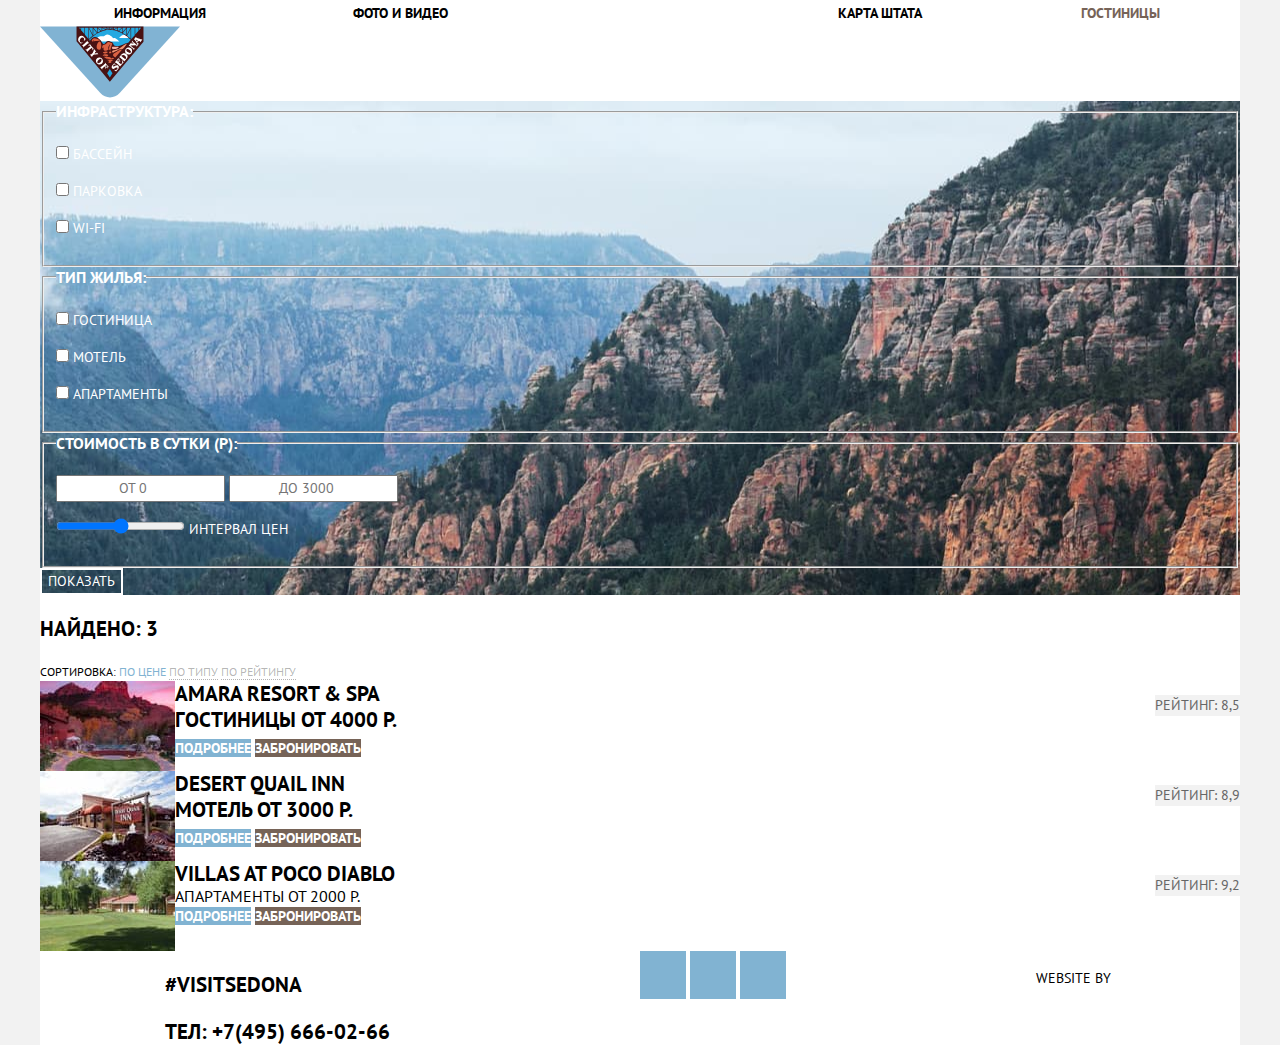
==== inner.html @ a128aafb "Добавлены сетки для страниц" ====
<!DOCTYPE html>
<html lang="ru">
    <head>
        <meta charset="utf-8">
        <title>HTML Academy: Седона</title>
        <link href="https://fonts.googleapis.com/css?family=PT+Sans:400,700&display=swap&subset=cyrillic" rel="stylesheet">
		<link href="css/normalize.css" rel="stylesheet">
		<link href="css/style.css" rel="stylesheet">
    </head>

    <body>
        <div class="container">
            <header class="header">
				<nav>
					<ul class="header-nav">
						<li><a href="#">Информация</a></li>
						<li><a href="#">Фото и видео</a></li>
						<li><a href="#">Карта штата</a></li>
						<li><a class="current" href="" aria-current="page">Гостиницы</a></li>
					</ul>
				</nav>

				<a class="header-logo" href="index.html">
					<img src="img/logo-sedona.svg" width="140" height="72" alt="Логотип города Седона">
				</a>
			</header>

            <main>
                <h1 class="hidden">Список гостиниц города Седона</h1>

                <div class="filters">
                    <form class="filters__form" action="#" method="POST"> 
                        <fieldset>
                            <legend>Инфраструктура:</legend>
                            <p>
                                <input id="infra-swimpool" type="checkbox" name="infra-check" value="Бассейн">
                                <label for="infra-swimpool">Бассейн</label>
                            </p>
                            <p>
                                <input id="infra-parking" type="checkbox" name="infra-check" value="Парковка">
                                <label for="infra-parking">Парковка</label>
                            </p>
                            <p>
                                <input id="infra-wifi" type="checkbox" name="infra-check" value="Wi-Fi">
                                <label for="infra-wifi">Wi-Fi</label>
                            </p>
                        </fieldset>

                        <fieldset>
                            <legend>Тип жилья:</legend>
                            <p>
                                <input id="typehousing-hotel" type="checkbox" name="typehousing-check" value="Гостиница">
                                <label for="typehousing-hotel">Гостиница</label>
                            </p>
                            <p>
                                <input id="typehousing-motel" type="checkbox" name="typehousing-check" value="Мотель">
                                <label for="typehousing-motel">Мотель</label>
                            </p>
                            <p>
                                <input id="typehousing-flat" type="checkbox" name="typehousing-check" value="Апартаменты">
                                <label for="typehousing-flat">Апартаменты</label>
                            </p>
                        </fieldset>

                        <fieldset>
                            <legend>Стоимость в сутки (Р):</legend>
                            <p>
                                <input id="price-from" type="number" min="0" name="price-from" placeholder="От 0">
                                <label class="visually-hidden" for="price-from">От</label>
                            
                                <input id="price-to" type="number" max="3000" name="price-to" placeholder="До 3000">
                                <label class="visually-hidden" for="price-to">До</label>
                            </p>
                            <p>
                                <input id="price-range" type="range" min="0" max="3000" name="price-range">
                                <label for="price-range">Интервал цен</label>
                            </p>
                        </fieldset>
                        <button class="button form-filter__button" type="submit">Показать</button>
                    </form>
                </div>

                <div class="sorting">
                    <p class="sorting__result">Найдено: 3</p>
                    <div class="sorting__block">
                        <span class="sorting__text">Сортировка:</span>
                        <a class="sorting__link sorting__link--current" href="inner.html?sort_name=price&sort_type=down">По цене</a>
                        <a class="sorting__link" href="inner.html?sort_name=type&sort_type=up">По типу</a>
                        <a class="sorting__link" href="inner.html?sort_name=rating&sort_type=up">По рейтингу</a>
                    </div>
                    <div class="sorting__type sorting__type--down"></div>
                </div>

                <ul class="hotel__list">
                    <li class="hotel__item">
                        <article class="item-hotel">
                            <img class="item-hotel__foto" src="img/hotel_1.jpg" width="135" height="90" alt="Фотография отеля «Amara Resort & Spa»">
                            <div class="item-hotel__info info-hotel">
                                <a class="info-hotel__name" href="#" target="_blank">Amara Resort & Spa</h1>
                                <div class="info-hotel__features">
                                    <span>Гостиницы</span>
                                    <span>от 4000 Р.</span>
                                </div>
                                <div class="info-hotel__links">
                                    <a class="button info-hotel__links-detail" href="#" target="_blank">Подробнее</a>
                                    <a class="button info-hotel__links-reserve" href="#" target="_blank">Забронировать</a>
                                </div>
                            </div>
                            <div class="item-hotel__rating">
                                <div class="item-hotel__rating-stars">
                                    <span></span>
                                    <span></span>
                                    <span></span>
                                    <span></span>
                                </div>
                                <p class="item-hotel__rating-count">
                                    Рейтинг: 8,5
                                </p>
                            </div>
                        </article>
                    </li>

                    <li class="hotel__item">
                        <article class="item-hotel">
                            <img class="item-hotel__foto" src="img/hotel_2.jpg" width="135" height="90" alt="Фотография отеля «Desert Quail Inn»">
                            <div class="item-hotel__info info-hotel">
                                <a class="info-hotel__name" href="#" target="_blank">Desert Quail Inn</h1>
                                <div class="info-hotel__features">
                                    <span>Мотель</span>
                                    <span>от 3000 Р.</span>
                                </div>
                                <div class="info-hotel__links">
                                    <a class="button info-hotel__links-detail" href="#" target="_blank">Подробнее</a>
                                    <a class="button info-hotel__links-reserve" href="#" target="_blank">Забронировать</a>
                                </div>
                            </div>
                            <div class="item-hotel__rating">
                                <div class="item-hotel__rating-stars">
                                    <span></span>
                                    <span></span>
                                    <span></span>
                                </div>
                                <p class="item-hotel__rating-count">
                                    Рейтинг: 8,9
                                </p>
                            </div>
                        </article>
                    </li>

                    <li class="hotel__item">
                        <article class="item-hotel">
                            <img class="item-hotel__foto" src="img/hotel_3.jpg" width="135" height="90" alt="Фотография отеля «Villas at Poco Diablo»">
                            <div class="item-hotel__info info-hotel">
                                <a class="info-hotel__name" href="#" target="_blank">Villas at Poco Diablo</a>
                                <div class="info-hotel__features">
                                    <span>Апартаменты</span>
                                    <span>от 2000 Р.</span>
                                </div>
                                <div class="info-hotel__links">
                                    <a class="button info-hotel__links-detail" href="#" target="_blank">Подробнее</a>
                                    <a class="button info-hotel__links-reserve" href="#" target="_blank">Забронировать</a>
                                </div>
                            </div>
                            <div class="item-hotel__rating">
                                <div class="item-hotel__rating-stars">
                                    <span></span>
                                    <span></span>
                                </div>
                                <p class="item-hotel__rating-count">
                                    Рейтинг: 9,2
                                </p>
                            </div>
                        </article>
                    </li>
                </ul>
            </main>

            <footer class="footer">
                <div class="footer-contact">
                    <p>#visitSEDONA</p>
                    <a href="tel:+74956660266">Тел: +7(495) 666-02-66</a>
                </div>

                <div class="social-links">
                    <a class="social-links__link social-links__link-twitter" href="#" target="_blank" rel="nofollow">
                        <span class="visually-hidden">Наша страница в Twitter</span>
                    </a>
                    <a class="social-links__link social-links__link-facebook" href="#" target="_blank" rel="nofollow">
                        <span class="visually-hidden">Наша группа в Facebook</span>
                    </a>
                    <a class="social-links__link social-links__link-youtube" href="#" target="_blank" rel="nofollow">
                        <span class="visually-hidden">Наш канал на Youtube</span>
                    </a>
                </div>

                <div class="footer-creator">
                    <p>Website by
                        <a class="footer-creator__logo" href="https://www.htmlacademy.ru" target="_blank" rel="nofollow">
                            <span class="visually-hidden">Html Academy</span>
                        </a>
                    </p>
                </div>
            </footer>
        </div>
    </body>
</html>
---- css/style.css ----
html { 
    box-sizing: border-box; 
}

*, 
*::before, 
*::after { 
    box-sizing: inherit; 
}

body {
    background-color: #f2f2f2;
    color: #000;
    font-family: "PT Sans", Arial, sans-serif;
    text-transform: uppercase;
}

img { 
    max-width: 100%;
}

a { 
    text-decoration: none;
}

.container {
    width: 1200px;
    margin: 0 auto;
    padding: 0;
    background-color: #fff;
}

.hidden {
    display: none;
}

.visually-hidden {
    position: absolute;
    width: 1px;
    height: 1px;
    margin: -1px;
    border: 0;
    padding: 0;
    clip: rect(0 0 0 0);
    overflow: hidden;
}

.button {
    font: inherit;
    text-decoration: none;
    border: none;
    box-shadow: none;
    text-transform: uppercase;
}

.header-nav {
    display: flex;
    margin: 0;
    padding: 0;
    list-style: none;
}

.header-nav li {
    width: 240px;
    text-align: center;
}

.header-nav li:nth-child(3) {
    margin-left: auto;
}

.header-nav a {
    color: inherit;
    font-size: 14px;
    font-weight: 700;
    line-height: 26px;
}

.header-nav a:hover {
    color: #81b3d2;
}

.header-nav a:active {
    color: rgba(0, 0, 0, 0.3);
}

.header-nav .current {
    color: #766357;
}

.welcome {
    height: 510px;
    background-color: #e2eff7;
    background-image: url("../img/intro-welcome.svg"), url("../img/polygon_welcome.svg"), url("../img/back_welcome.jpg");
    background-position: center, bottom, center;
    background-repeat: no-repeat;
    background-size: 460px 350px, contain, cover;
}

.advantages-block {
    width: 490px;
    margin: 0 auto;
    text-align: center;
}

.advantages-block .advantages-block__title {
    font-family: inherit;
    font-size: 21px;
    font-weight: 700;
    line-height: 26px;
}

.advantages-block .advantages-block__text {
    color: #333;
    font-size: 14px;
    font-weight: 400;
    line-height: 26px;
}

.advantages-list {
    display: flex;
    flex-wrap: wrap;
    list-style: none;
    margin: 0;
    padding: 0;
}

.advantages-item {
    display: flex;
}

.advantages-item:first-child {
    order: -2;
}

.advantages-item:last-child {
    order: -1;
}

.advantages-item .advantages-item__block {
    width: 400px;
    height: 256px;
    background-color: #eee;
    color: #333;
    text-align: center;
}

.advantages-item__block .info__title {
    color: #000;
    font-size: 21px;
    font-weight: 700;
    line-height: 26px;
}

.advantages-item__block .info__number,
.advantages-item__block .info__text {
    font-size: 14px;
    font-weight: 400;
    line-height: 21px;
}

.advantages-item:first-child .advantages-item__block,
.advantages-item:nth-child(2) .advantages-item__block {
    background-color: #81b3d2;
    color: #fff;
}

.advantages-item:first-child .info__title,
.advantages-item:nth-child(2) .info__title {
    color: #fff;
}

.advantages-also {
    display: flex;
    list-style: none;
    margin: 0;
    padding: 0;
}

.advantages-also .advantages-item__block {
    background-color: #fff;
}

.registration__block {
    width: 568px;
    margin: 0 auto;
    text-align: center;
}

.registration__block h3 {
    font-size: 30px;
    font-weight: 700;
    line-height: 36px;
}

.registration__block p {
    color: #333;
    font-size: 14px;
    font-weight: 400;
    line-height: 26px;
}

.registration__block .toggle-form-search {
    width: 100%;
    background-color: #766357;
    color: #fff;
    font-size: 21px;
    font-weight: 700;
    line-height: 26px;
}

.registration .toggle-form-search:hover {
    background-color: #604e43;
}

.registration .toggle-form-search:active {
    background-color: #503e33;
    color: rgba(256, 256, 256, 0.3);
}

.registration .registration-form {
    display: none;
}

.footer {
    display: flex;
    justify-content: space-around;
    background-color: rgba(256, 256, 256, 0.9);
}

.footer-contact p,
.footer-contact a {
    color: inherit;
    font-size: 21px;
    font-weight: 700;
    line-height: 26px;
}

.social-links .social-links__link {
    display: inline-block;
    width: 46px;
    height: 48px;
    color: #fff;
    background-color: #81b3d2;
    background-size: auto;
    background-repeat: no-repeat;
    background-position: center;
}

.social-links .social-links__link:hover {
    background-color: #669ec0;
}

.social-links .social-links__link:active {
    background-color: #5496bd;
    color: rgba(256, 256, 256, 0.3);
}

.footer-creator p {
    font-size: 14px;
    font-weight: 400;
    line-height: 26px;
}

.footer-creator__logo {
    display: inline-block;
    color: inherit;
}

.footer-creator__logo:hover {
    color: #81b3d2;
}

.footer-creator__logo:active {
    color: rgba(0, 0, 0, 0.3);
}

.filters__form {
    background-image: url("../img/back_welcome.jpg");
    background-position: center;
    background-repeat: no-repeat;
    background-size: cover;
    color: #fff;
}

.filters__form legend {
    font-size: 16px;
    font-weight: 700;
    line-height: 21px;
}

.filters__form input,
.filters__form label {
    font-size: 14px;
    font-weight: 400;
    line-height: 21px;
}

.filters__form input::placeholder {
    text-align: center;
    font-size: 14px;
    text-transform: uppercase;
}

.filters__form .form-filter__button {
    background-color: transparent;
    color: inherit;
    font-size: 14px;
    font-weight: 400;
    line-height: 21px;
    border: 2px solid #fff;
}

.filters__form .form-filter__button:hover,
.filters__form .form-filter__button:active {
    background-color: #fff;
    color: #000;
}

.sorting__block {
    font-size: 12px;
    font-weight: 400;
    line-height: 18px;
}

.sorting .sorting__result {
    font-size: 21px;
    font-weight: 700;
    line-height: 26px;
}

.sorting__block .sorting__link {
    border-bottom: 1px dotted rgba(0, 0, 0, 0.3);
    color: rgba(0, 0, 0, 0.3);
}

.sorting__block .sorting__link:hover {
    border-bottom-color: #81b3d2;
    color: #81b3d2;
}

.sorting__block .sorting__link:active {
    color: #000;
    border-bottom: none;
}

.sorting__block .sorting__link--current {
    color: #81b3d2;
    border-bottom: none;
}

.hotel__list {
    list-style: none;
    margin: 0;
    padding: 0;
} 

.item-hotel {
    display: flex;
}

.item-hotel .info-hotel__name {
    color: inherit;
    font-size: 21px;
    font-weight: 700;
    line-height: 26px;
}

.item-hotel .info-hotel__name:hover {
    color: #81b3d2;
}

.item-hotel .info-hotel__name:active {
    color: rgba(0, 0, 0, 0.3);
}

.item-hotel .info-hotel-features {
    color: #333;
    font-size: 14px;
    font-weight: 400;
    line-height: 21px;
}

.info-hotel .info-hotel__links-detail {
    color: #fff;
    font-size: 14px;
    font-weight: 700;
    line-height: 21px;
    background-color: #81b3d2;
}

.info-hotel .info-hotel__links-detail:hover {
    background-color: #669ec0;
}

.info-hotel .info-hotel__links-detail:active {
    background-color: #5496bd;
    color: rgba(256, 256, 256, 0.3);
}

.info-hotel .info-hotel__links-reserve {
    color: #fff;
    font-size: 14px;
    font-weight: 700;
    line-height: 21px;
    background-color: #766357;
}

.info-hotel .info-hotel__links-reserve:hover {
    background-color: #604e43;
}

.info-hotel .info-hotel__links-reserve:active {
    background-color: #503e33;
    color: rgba(256, 256, 256, 0.3);
}

.item-hotel__rating {
    margin-left: auto;
}

.item-hotel__rating-stars span {
    background-image: url("../img/star.svg");
    background-repeat: no-repeat;
    background-size: auto;
    background-position: right;
}

.item-hotel__rating .item-hotel__rating-count {
    color: #666;
    font-size: 14px;
    font-weight: 400;
    line-height: 21px;
    background-color: #f2f2f2;
}
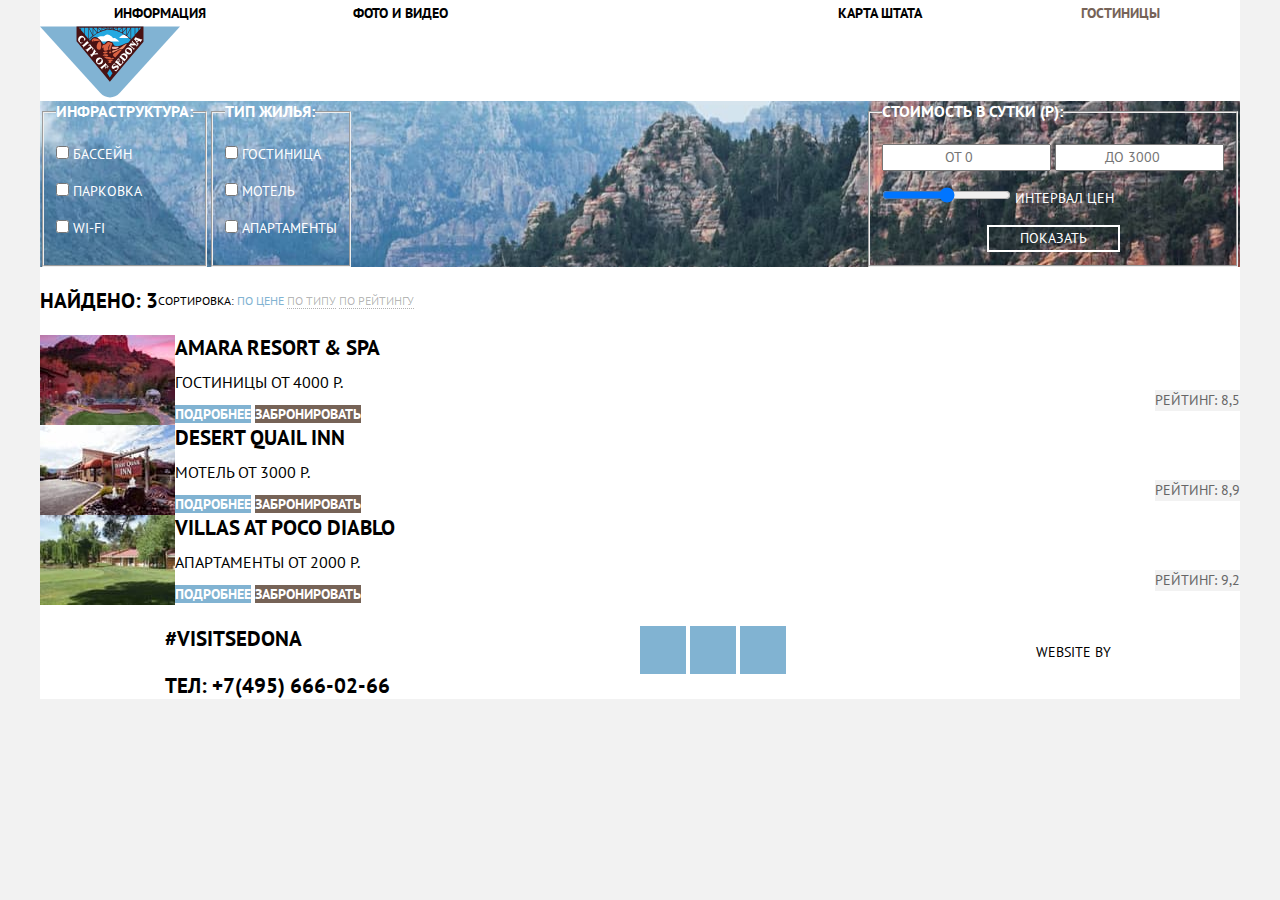
==== commit 4f88b6e6: "Добавлены сетки для страниц (дополнительно)" ====
--- a/inner.html
+++ b/inner.html
@@ -75,8 +75,8 @@
                                 <input id="price-range" type="range" min="0" max="3000" name="price-range">
                                 <label for="price-range">Интервал цен</label>
                             </p>
+                            <button class="button form-filter__button" type="submit">Показать</button>
                         </fieldset>
-                        <button class="button form-filter__button" type="submit">Показать</button>
                     </form>
                 </div>
 
@@ -96,7 +96,7 @@
                         <article class="item-hotel">
                             <img class="item-hotel__foto" src="img/hotel_1.jpg" width="135" height="90" alt="Фотография отеля «Amara Resort & Spa»">
                             <div class="item-hotel__info info-hotel">
-                                <a class="info-hotel__name" href="#" target="_blank">Amara Resort & Spa</h1>
+                                <a class="info-hotel__name" href="#" target="_blank">Amara Resort & Spa</a>
                                 <div class="info-hotel__features">
                                     <span>Гостиницы</span>
                                     <span>от 4000 Р.</span>
@@ -124,7 +124,7 @@
                         <article class="item-hotel">
                             <img class="item-hotel__foto" src="img/hotel_2.jpg" width="135" height="90" alt="Фотография отеля «Desert Quail Inn»">
                             <div class="item-hotel__info info-hotel">
-                                <a class="info-hotel__name" href="#" target="_blank">Desert Quail Inn</h1>
+                                <a class="info-hotel__name" href="#" target="_blank">Desert Quail Inn</a>
                                 <div class="info-hotel__features">
                                     <span>Мотель</span>
                                     <span>от 3000 Р.</span>
--- a/css/style.css
+++ b/css/style.css
@@ -225,6 +225,7 @@
 .footer {
     display: flex;
     justify-content: space-around;
+    align-items: center;
     background-color: rgba(256, 256, 256, 0.9);
 }
 
@@ -276,6 +277,7 @@
 }
 
 .filters__form {
+    display: flex;
     background-image: url("../img/back_welcome.jpg");
     background-position: center;
     background-repeat: no-repeat;
@@ -289,6 +291,10 @@
     line-height: 21px;
 }
 
+.filters__form fieldset:last-child {
+    margin-left: auto;
+}
+
 .filters__form input,
 .filters__form label {
     font-size: 14px;
@@ -303,6 +309,9 @@
 }
 
 .filters__form .form-filter__button {
+    display: block;
+    width: 133px;
+    margin: 0 auto;
     background-color: transparent;
     color: inherit;
     font-size: 14px;
@@ -317,6 +326,11 @@
     color: #000;
 }
 
+.sorting {
+    display: flex;
+    align-items: center;
+}
+
 .sorting__block {
     font-size: 12px;
     font-weight: 400;
@@ -349,6 +363,10 @@
     border-bottom: none;
 }
 
+.sorting__type {
+    margin-left: auto;
+}
+
 .hotel__list {
     list-style: none;
     margin: 0;
@@ -359,6 +377,12 @@
     display: flex;
 }
 
+.item-hotel__info {
+    display: flex;
+    flex-direction: column;
+    justify-content: space-between;
+}
+
 .item-hotel .info-hotel__name {
     color: inherit;
     font-size: 21px;
@@ -416,6 +440,9 @@
 }
 
 .item-hotel__rating {
+    display: flex;
+    flex-direction: column;
+    justify-content: space-between;
     margin-left: auto;
 }
 
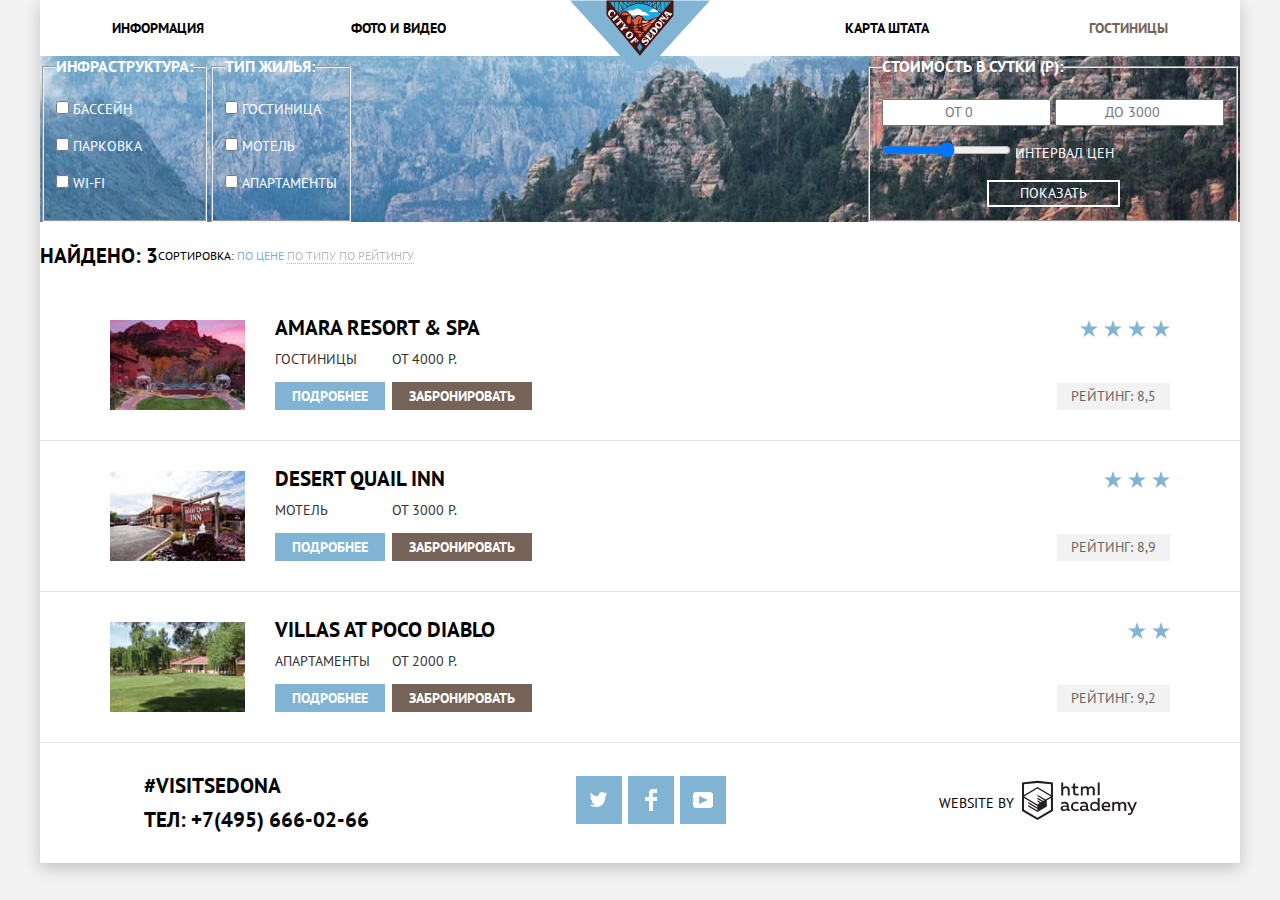
==== commit 0f0621c6: "Добавлено оформление декоративных элементов" ====
--- a/inner.html
+++ b/inner.html
@@ -20,13 +20,15 @@
 					</ul>
 				</nav>
 
-				<a class="header-logo" href="index.html">
-					<img src="img/logo-sedona.svg" width="140" height="72" alt="Логотип города Седона">
-				</a>
+                <div class="header-logo">
+                    <a class="header-logo__link" href="index.html">
+                        <img src="img/logo-sedona.svg" width="140" height="72" alt="Логотип города Седона">
+                    </a>
+                </div>
 			</header>
 
             <main>
-                <h1 class="hidden">Список гостиниц города Седона</h1>
+                <h1 class="visually-hidden">Список гостиниц города Седона</h1>
 
                 <div class="filters">
                     <form class="filters__form" action="#" method="POST"> 
@@ -97,9 +99,9 @@
                             <img class="item-hotel__foto" src="img/hotel_1.jpg" width="135" height="90" alt="Фотография отеля «Amara Resort & Spa»">
                             <div class="item-hotel__info info-hotel">
                                 <a class="info-hotel__name" href="#" target="_blank">Amara Resort & Spa</a>
-                                <div class="info-hotel__features">
-                                    <span>Гостиницы</span>
-                                    <span>от 4000 Р.</span>
+                                <div class="info-hotel__features features-hotel">
+                                    <span class="features-hotel__type">Гостиницы</span>
+                                    <span class="features-hotel__price">от 4000 Р.</span>
                                 </div>
                                 <div class="info-hotel__links">
                                     <a class="button info-hotel__links-detail" href="#" target="_blank">Подробнее</a>
@@ -126,8 +128,8 @@
                             <div class="item-hotel__info info-hotel">
                                 <a class="info-hotel__name" href="#" target="_blank">Desert Quail Inn</a>
                                 <div class="info-hotel__features">
-                                    <span>Мотель</span>
-                                    <span>от 3000 Р.</span>
+                                    <span class="features-hotel__type">Мотель</span>
+                                    <span class="features-hotel__price">от 3000 Р.</span>
                                 </div>
                                 <div class="info-hotel__links">
                                     <a class="button info-hotel__links-detail" href="#" target="_blank">Подробнее</a>
@@ -153,8 +155,8 @@
                             <div class="item-hotel__info info-hotel">
                                 <a class="info-hotel__name" href="#" target="_blank">Villas at Poco Diablo</a>
                                 <div class="info-hotel__features">
-                                    <span>Апартаменты</span>
-                                    <span>от 2000 Р.</span>
+                                    <span class="features-hotel__type">Апартаменты</span>
+                                    <span class="features-hotel__price">от 2000 Р.</span>
                                 </div>
                                 <div class="info-hotel__links">
                                     <a class="button info-hotel__links-detail" href="#" target="_blank">Подробнее</a>
@@ -184,21 +186,32 @@
                 <div class="social-links">
                     <a class="social-links__link social-links__link-twitter" href="#" target="_blank" rel="nofollow">
                         <span class="visually-hidden">Наша страница в Twitter</span>
+                        <svg xmlns="http://www.w3.org/2000/svg" xmlns:xlink="http://www.w3.org/1999/xlink" width="17" height="15" viewBox="0 0 17 15">
+							<path fill="#FFF" d="M10.95.144c1.685-.496 2.984.27 3.577 1.179.673-.231 1.331-.481 2.011-.708a2.345 2.345 0 0 1-.857 1.768c.685.17 1.304-.491 1.304-.491-.169 1-1.006 1.788-1.563 2.024-.231 6.75-3.175 11.217-10.077 11.082h-.446c-.41 0-4.164-.46-4.898-1.887 2.271.196 3.893-.422 4.693-1.177-.96-.3-2.679-.477-2.979-2.95.349.106.564.228 1.19.119C1.705 8.247.374 7.53.448 5.33c.285.328 1.067.536 1.34.472C1.085 5.561-.182 2.442.894.85c1.818 1.854 3.735 3.606 7.152 3.773C8.254 2.33 9.183.793 10.95.144z"/>
+						</svg>
                     </a>
                     <a class="social-links__link social-links__link-facebook" href="#" target="_blank" rel="nofollow">
                         <span class="visually-hidden">Наша группа в Facebook</span>
+                        <svg xmlns="http://www.w3.org/2000/svg" width="12" height="22" viewBox="0 0 12 22">
+							<path fill="#FFF" d="M12 4V0H8a4 4 0 0 0-4 4v4H0v4h4v10h4V12h4V8H8V4h4z"/>
+						</svg>
                     </a>
                     <a class="social-links__link social-links__link-youtube" href="#" target="_blank" rel="nofollow">
                         <span class="visually-hidden">Наш канал на Youtube</span>
+                        <svg xmlns="http://www.w3.org/2000/svg" xmlns:xlink="http://www.w3.org/1999/xlink" width="20" height="16" viewBox="0 0 20 16">
+							<path fill="#FFF" d="M17 0H3C1.35 0 0 1.35 0 3v10c0 1.65 1.35 3 3 3h14c1.65 0 3-1.35 3-3V3c0-1.65-1.35-3-3-3zM6.027 11.998V4.002L15.014 8l-8.987 3.998z"/>
+						</svg>
                     </a>
                 </div>
 
                 <div class="footer-creator">
-                    <p>Website by
-                        <a class="footer-creator__logo" href="https://www.htmlacademy.ru" target="_blank" rel="nofollow">
-                            <span class="visually-hidden">Html Academy</span>
-                        </a>
-                    </p>
+                    <p>Website by</p>
+                    <a class="footer-creator__logo" href="https://htmlacademy.ru/intensive/htmlcss" target="_blank" rel="nofollow">
+                        <span class="visually-hidden">Html Academy</span>
+                        <svg id="Layer_1" data-name="Layer 1" xmlns="http://www.w3.org/2000/svg" viewBox="0 0 108.08 36.85" width="115" height="41">
+                            <path d="M44.61,26.88a2,2,0,0,0,.55-0.1v1.33a3.25,3.25,0,0,1-1.18.21,1.67,1.67,0,0,1-1.67-1,4.84,4.84,0,0,1-3.14,1.08c-1.51,0-2.91-.83-2.91-2.55,0-2.13,2-2.79,3.71-2.79a11.08,11.08,0,0,1,2.17.25v-0.3c0-1-.76-1.77-2.19-1.77a7.42,7.42,0,0,0-3,.64v-1.7a10.21,10.21,0,0,1,3.19-.55c2.36,0,3.81,1.12,3.81,3.65v3a0.54,0.54,0,0,0,.49.59h0.17Zm-6.44-1.13A1.35,1.35,0,0,0,39.63,27h0.11a3.39,3.39,0,0,0,2.41-1V24.58a9.72,9.72,0,0,0-1.81-.21c-1,0-2.16.33-2.16,1.38h0Zm12.36-6.11a5,5,0,0,1,2.57.64V22a4.08,4.08,0,0,0-2.3-.7,2.75,2.75,0,1,0,0,5.49,5,5,0,0,0,2.43-.64v1.71a6.27,6.27,0,0,1-2.76.57A4.21,4.21,0,0,1,46,24.51q0-.21,0-0.41a4.32,4.32,0,0,1,4.18-4.46h0.38Zm12.17,7.24a2,2,0,0,0,.55-0.1v1.33a3.25,3.25,0,0,1-1.18.21,1.67,1.67,0,0,1-1.67-1,4.84,4.84,0,0,1-3.14,1.08c-1.51,0-2.91-.83-2.91-2.55,0-2.13,2-2.79,3.71-2.79a11.08,11.08,0,0,1,2.17.25v-0.3c0-1-.76-1.77-2.19-1.77a7.42,7.42,0,0,0-3,.64v-1.7a10.21,10.21,0,0,1,3.19-.55c2.36,0,3.81,1.12,3.81,3.65v3a0.54,0.54,0,0,0,.49.59h0.17Zm-6.44-1.13A1.35,1.35,0,0,0,57.73,27h0.11a3.39,3.39,0,0,0,2.41-1V24.58a9.72,9.72,0,0,0-1.81-.21c-1.06,0-2.16.33-2.16,1.38h0ZM73,16V28.2H71.35V26.88a3.88,3.88,0,0,1-3.19,1.54,4.4,4.4,0,0,1,0-8.78,3.81,3.81,0,0,1,3,1.3V16H73Zm-4.53,5.22a2.76,2.76,0,1,0,0,5.52A2.86,2.86,0,0,0,71.15,25V23A2.91,2.91,0,0,0,68.49,21.27ZM79,19.64c3.31,0,4.46,2.68,3.92,5.09H76.7c0.21,1.5,1.67,2.11,3.19,2.11a6.11,6.11,0,0,0,2.64-.59v1.6a7.14,7.14,0,0,1-3,.57C77,28.42,74.78,27,74.78,24a4.18,4.18,0,0,1,4-4.39H79Zm0.09,1.54a2.28,2.28,0,0,0-2.44,2.1v0.06H81.3A2,2,0,0,0,79.13,21.18Zm5.73,7V19.87h1.65v1a3.81,3.81,0,0,1,2.78-1.27A2.86,2.86,0,0,1,91.89,21a4.12,4.12,0,0,1,2.91-1.33A3.06,3.06,0,0,1,98,23V28.2h-1.9V23.05a1.59,1.59,0,0,0-1.42-1.75H94.42a2.8,2.8,0,0,0-2.07,1.12V28.2h-1.9V23.05A1.59,1.59,0,0,0,89,21.31H88.8a3,3,0,0,0-2.21,1.29v5.63H84.86Zm21.31-8.33h1.9l-3.91,9.46c-0.9,2.17-2.09,2.86-3.35,2.86a4.76,4.76,0,0,1-1.1-.14V30.46a2.86,2.86,0,0,0,.85.12c0.9,0,1.58-.64,2.07-1.9l0.17-.42-4-8.4h2l2.86,6.29ZM38.73,1.46V6.22a3.81,3.81,0,0,1,2.7-1.14,3.25,3.25,0,0,1,3.44,3.4v5.15H43V8.72a1.81,1.81,0,0,0-1.61-2h-0.3a2.93,2.93,0,0,0-2.32,1.39v5.52h-1.9V1.46h1.9ZM49.94,2.31v3h3V6.91h-3v3.81c0,1.1.5,1.46,1.58,1.46a4.49,4.49,0,0,0,1.69-.33v1.6A6.8,6.8,0,0,1,51,13.8a2.55,2.55,0,0,1-2.86-2.74V6.89H46.58V5.26h1.5V2.74Zm5.4,11.31V5.28H57v1A3.81,3.81,0,0,1,59.77,5a2.86,2.86,0,0,1,2.6,1.33A4.12,4.12,0,0,1,65.28,5,3.06,3.06,0,0,1,68.44,8.4v5.21h-1.9V8.46a1.59,1.59,0,0,0-1.42-1.75H64.89a2.8,2.8,0,0,0-2.07,1.12v5.78h-1.9V8.46A1.59,1.59,0,0,0,59.5,6.71H59.27A3,3,0,0,0,57.06,8v5.63H55.34ZM71.17,1.45H73V13.6H71.17V1.45ZM14.71,0H14.55L0,1.54V28.21l14.55,8.66,14.55-8.66V1.54Zm12.5,27.1L14.55,34.64,1.9,27.12V16.18l12.59,7.5V25L5.86,19.9v1.31l8.68,5.21v1.39L5.87,22.65V24l8.68,5.21,8.75-5.24V18.31L27.2,16V27.12Zm0-12.53-3.48,2-1.6,1L14.51,13v1.31L21,18.23H21l-0.14.09-1,.54-5.37-3.2V17l4.24,2.52-1,.67-3.2-1.9v1.31l2.1,1.24L14.5,22.1,2,14.65,14.51,7.11Zm0-1.32L14.49,5.76,1.91,13.25v-10L14.56,1.92,27.21,3.25v10h0Z" transform="translate(0 -0.02)" fill="#231f20"/>
+                        </svg>
+                    </a>
                 </div>
             </footer>
         </div>
--- a/css/style.css
+++ b/css/style.css
@@ -24,10 +24,12 @@
 }
 
 .container {
+    position: relative;
     width: 1200px;
     margin: 0 auto;
     padding: 0;
     background-color: #fff;
+    box-shadow: 0 5px 15px rgba(0, 1, 1, 0.2);
 }
 
 .hidden {
@@ -53,6 +55,10 @@
     text-transform: uppercase;
 }
 
+.header {
+    position: relative;
+}
+
 .header-nav {
     display: flex;
     margin: 0;
@@ -61,8 +67,18 @@
 }
 
 .header-nav li {
-    width: 240px;
-    text-align: center;
+    width: 239px;
+    padding: 15px 0;
+}
+
+.header-nav li:nth-child(-n + 2) {
+    text-align: left;
+    padding-left: 72px;
+}
+
+.header-nav li:nth-last-child(-n + 2) {
+    text-align: right;
+    padding-right: 72px;
 }
 
 .header-nav li:nth-child(3) {
@@ -88,22 +104,47 @@
     color: #766357;
 }
 
+.header-logo {
+    position: absolute;
+    top: 0;
+    left: 50%;
+    margin-left: -70px;
+    margin-right: auto;
+    width: 140px;
+    height: 72px;
+}
+
+.header-logo__link {
+    display: block;
+    width: 100%;
+    height: 100%;
+}
+
 .welcome {
-    height: 510px;
+    height: 508px;
     background-color: #e2eff7;
-    background-image: url("../img/intro-welcome.svg"), url("../img/polygon_welcome.svg"), url("../img/back_welcome.jpg");
-    background-position: center, bottom, center;
+    background-image: url("../img/polygon_welcome.svg"), url("../img/back_welcome.jpg");
+    background-position: bottom, center;
     background-repeat: no-repeat;
-    background-size: 460px 350px, contain, cover;
+    background-size: contain, cover;
+}
+
+.welcome img {
+    display: block;
+    width: 459px;
+    margin: 0 auto;
+    padding-top: 75px;
 }
 
 .advantages-block {
     width: 490px;
     margin: 0 auto;
+    padding: 40px 0 36px;
     text-align: center;
 }
 
 .advantages-block .advantages-block__title {
+    margin-bottom: 27px;
     font-family: inherit;
     font-size: 21px;
     font-weight: 700;
@@ -182,18 +223,22 @@
 }
 
 .registration__block {
+    position: relative;
     width: 568px;
     margin: 0 auto;
+    padding-top: 20px;
     text-align: center;
 }
 
 .registration__block h3 {
+    margin-bottom: 25px;
     font-size: 30px;
     font-weight: 700;
     line-height: 36px;
 }
 
-.registration__block p {
+.registration__block .registration__block-desc {
+    margin-bottom: 40px;
     color: #333;
     font-size: 14px;
     font-weight: 400;
@@ -202,6 +247,7 @@
 
 .registration__block .toggle-form-search {
     width: 100%;
+    padding: 30px 0;
     background-color: #766357;
     color: #fff;
     font-size: 21px;
@@ -219,7 +265,157 @@
 }
 
 .registration .registration-form {
-    display: none;
+    position: absolute;
+    display: flex;
+    flex-wrap: wrap;
+    width: 568px;
+    padding: 55px;
+    background-color: #fff;
+    box-shadow: 0 7px 15px rgba(0, 1, 1, 0.15);
+}
+
+.registration-form__field {
+    position: relative;
+    display: flex;
+    justify-content: space-between;
+    align-items: center;
+    width: 100%;
+    margin: 0;
+    margin-bottom: 30px;
+}
+
+.registration-form__field .field__label,
+.registration-form__field .field__input {
+    font-size: 14px;
+    font-weight: 700;
+    line-height: 26px;
+    vertical-align: middle;
+}
+
+.registration-form__field .field__input {
+    width: 346px;
+    padding: 4px 10px;
+    background-color: #f2f2f2;
+    border: 2px solid #f2f2f2;
+    color: #000;
+    font-size: 14px;
+    font-weight: 700;
+    box-shadow: none;
+    outline: none;
+}
+
+.registration-form__field .field__input::placeholder {
+    color: inherit;
+    text-transform: uppercase;
+    font-size: 14px;
+    font-weight: 700;
+    line-height: 26px;
+}
+
+.registration-form__field .field__input:hover {
+    background-color: #ebebeb;
+    border-color: #ebebeb;
+}
+
+.registration-form__field .field__input:focus {
+    border-color: #e5e5e5;
+    background-color: #ffffff;  
+}
+
+.registration-form__field .field__input[name*="date"] {
+    padding-right: 35px;
+}
+
+.registration-form__field .field__button-open {
+    cursor: pointer;
+    position: absolute;
+    top: 7px;
+    right: 3px;
+    display: block;
+    font-size: 0;
+    background-color: transparent;
+}
+
+.field__button-open svg {
+    vertical-align: middle;
+}
+
+.field__button-open:hover svg {
+    fill: #000;
+}
+
+.field__button-open:active svg {
+    fill: #81b3d2;
+}
+
+.registration-form__field .field__input[name*="count"],
+.registration-form__field .field__button {
+    width: 38px;
+    height: 38px;
+    text-align: center;
+    cursor: pointer;
+}
+
+.registration-form__field .field__button {
+    background-color: #f2f2f2;
+}
+
+.registration-form__field .field__button::before {
+    font-weight: 700;
+    font-size: 23px;
+    vertical-align: middle;
+    color: #a9a9a9;
+}
+
+.registration-form__field .field__button:hover::before {
+    color: #000;
+}
+
+.registration-form__field .field__button:active::before {
+    color: #81b3d2;
+}
+
+.registration-form__field .field__button-plus::before {
+    content: "\002B";
+}
+
+.registration-form__field .field__button-minus::before {
+    content: "\2212";
+}
+
+.field--adults {
+    width: 226px;
+    justify-content: flex-end;
+}
+
+.field--kids {
+    width: 39%;
+    margin-left: auto;
+    justify-content: flex-end;
+}
+
+.field--adults .field__label,
+.field--kids .field__label {
+    margin-right: auto;
+}
+
+.registration-form .registration-form__button {
+    width: 458px;
+    margin-top: 23px;
+    padding: 17px 10px;
+    color: #fff;
+    font-size: 21px;
+    font-weight: 700;
+    background-color: #81b3d2;
+}
+
+.registration-form .registration-form__button:hover {
+    background-color: #669ec0;
+}
+
+.registration-form .registration-form__button:active {
+    background-color: #5496bd;
+    color: rgba(256, 256, 256, 0.3);
 }
 
 .footer {
@@ -227,20 +423,39 @@
     justify-content: space-around;
     align-items: center;
     background-color: rgba(256, 256, 256, 0.9);
+    padding: 30px 0;
+}
+
+.footer.bottom--absolute {
+    position: absolute;
+    bottom: 0;
+    width: 100%;
 }
 
 .footer-contact p,
 .footer-contact a {
+    margin: 0;
     color: inherit;
     font-size: 21px;
     font-weight: 700;
     line-height: 26px;
 }
 
+.footer-contact p {
+    margin-bottom: 8px;
+}
+
+.footer .social-links {
+    display: flex;
+}
+
 .social-links .social-links__link {
-    display: inline-block;
+    display: flex;
+    align-items: center;
+    justify-content: center;
     width: 46px;
     height: 48px;
+    margin: 0 6px 6px 0;
     color: #fff;
     background-color: #81b3d2;
     background-size: auto;
@@ -257,23 +472,32 @@
     color: rgba(256, 256, 256, 0.3);
 }
 
+.social-links .social-links__link:active path {
+    fill: rgba(256, 256, 256, 0.3);
+}
+
 .footer-creator p {
-    font-size: 14px;
-    font-weight: 400;
-    line-height: 26px;
+    display: inline-block;
+    margin: 0;
+    margin-right: 4px;
+    font-size: 14px;
+    font-weight: 400;
+    line-height: 26px;
+    vertical-align: middle;
 }
 
 .footer-creator__logo {
     display: inline-block;
+    vertical-align: middle;
     color: inherit;
 }
 
-.footer-creator__logo:hover {
-    color: #81b3d2;
-}
-
-.footer-creator__logo:active {
-    color: rgba(0, 0, 0, 0.3);
+.footer-creator__logo:hover path {
+    fill: #81b3d2;
+}
+
+.footer-creator__logo:active path {
+    fill: rgba(0, 0, 0, 0.3);
 }
 
 .filters__form {
@@ -373,6 +597,11 @@
     padding: 0;
 } 
 
+.hotel__item {
+    padding: 30px 70px;
+    border-bottom: 1px solid #e5e5e5;
+}
+
 .item-hotel {
     display: flex;
 }
@@ -381,13 +610,14 @@
     display: flex;
     flex-direction: column;
     justify-content: space-between;
+    margin-left: 30px;
 }
 
 .item-hotel .info-hotel__name {
     color: inherit;
     font-size: 21px;
     font-weight: 700;
-    line-height: 26px;
+    line-height: 16px;
 }
 
 .item-hotel .info-hotel__name:hover {
@@ -398,18 +628,34 @@
     color: rgba(0, 0, 0, 0.3);
 }
 
-.item-hotel .info-hotel-features {
+.item-hotel .info-hotel__features {
+    margin: 5px 0;
     color: #333;
     font-size: 14px;
     font-weight: 400;
     line-height: 21px;
+}
+
+.info-hotel__features span {
+    margin-right: 3px;
+    vertical-align: middle;
+}
+
+.info-hotel .features-hotel__type {
+    display: inline-block;
+    width: 110px;
+}
+
+.info-hotel__links .button {
+    padding: 5px 17px;
+    margin-right: 3px;
 }
 
 .info-hotel .info-hotel__links-detail {
     color: #fff;
     font-size: 14px;
     font-weight: 700;
-    line-height: 21px;
+    line-height: 28px;
     background-color: #81b3d2;
 }
 
@@ -443,10 +689,15 @@
     display: flex;
     flex-direction: column;
     justify-content: space-between;
+    align-items: flex-end;
     margin-left: auto;
 }
 
 .item-hotel__rating-stars span {
+    display: inline-block;
+    width: 18px;
+    height: 17px;
+    margin-left: 2px;
     background-image: url("../img/star.svg");
     background-repeat: no-repeat;
     background-size: auto;
@@ -454,6 +705,8 @@
 }
 
 .item-hotel__rating .item-hotel__rating-count {
+    margin: 0;
+    padding: 3px 14px;
     color: #666;
     font-size: 14px;
     font-weight: 400;
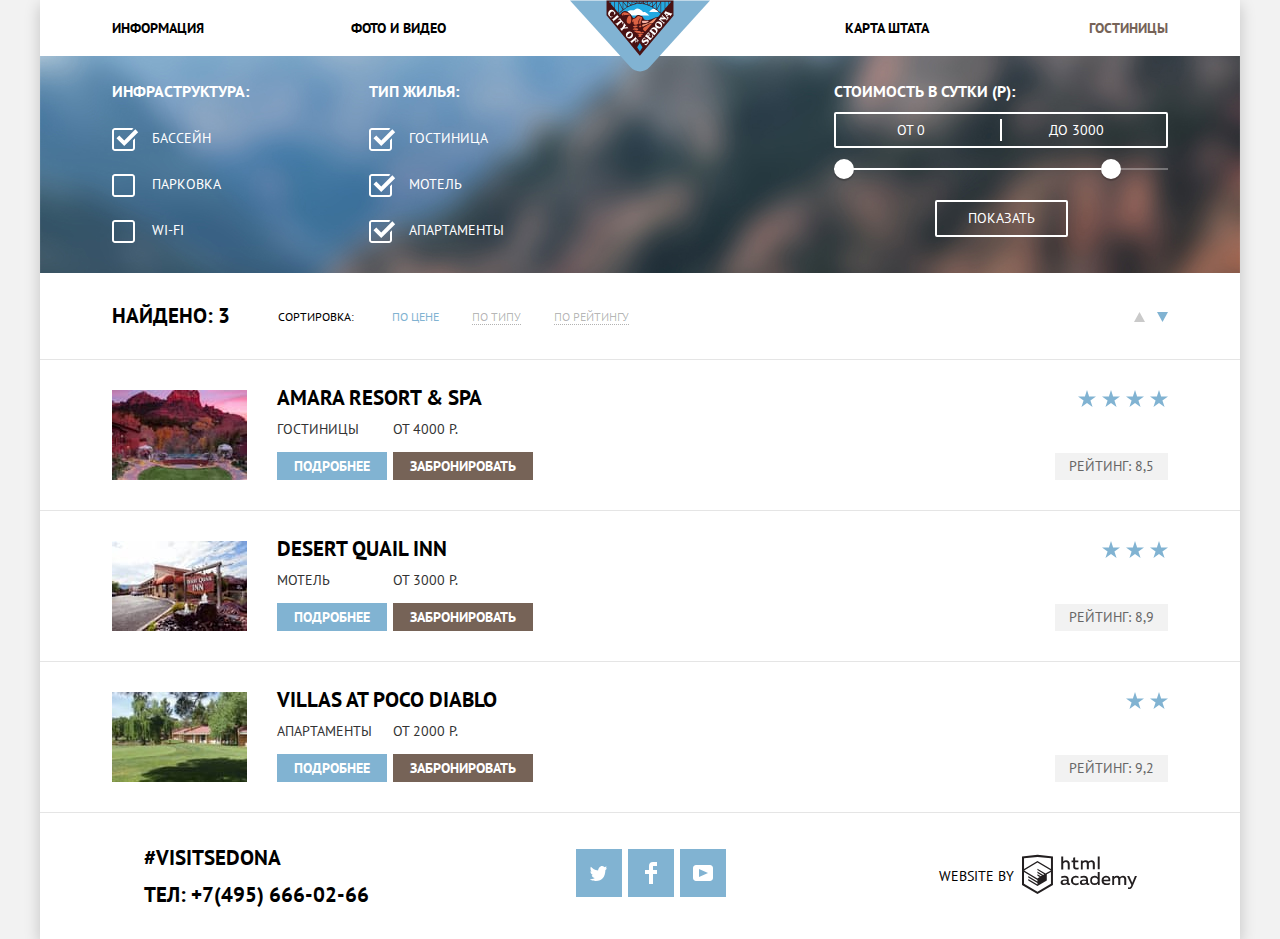
==== commit 145cf882: "Добавлено оформление декоративных элементов (дополнительно)" ====
--- a/inner.html
+++ b/inner.html
@@ -31,53 +31,58 @@
                 <h1 class="visually-hidden">Список гостиниц города Седона</h1>
 
                 <div class="filters">
-                    <form class="filters__form" action="#" method="POST"> 
-                        <fieldset>
+                    <form action="#" method="POST"> 
+                        <fieldset class="filters-field">
                             <legend>Инфраструктура:</legend>
-                            <p>
-                                <input id="infra-swimpool" type="checkbox" name="infra-check" value="Бассейн">
+                            <div class="filters-field__block">
+                                <input class="filters-field__checkbox" id="infra-swimpool" type="checkbox" name="infra-check" value="Бассейн" checked>
                                 <label for="infra-swimpool">Бассейн</label>
-                            </p>
-                            <p>
-                                <input id="infra-parking" type="checkbox" name="infra-check" value="Парковка">
+                            </div>
+                            <div class="filters-field__block">
+                                <input class="filters-field__checkbox" id="infra-parking" type="checkbox" name="infra-check" value="Парковка">
                                 <label for="infra-parking">Парковка</label>
-                            </p>
-                            <p>
-                                <input id="infra-wifi" type="checkbox" name="infra-check" value="Wi-Fi">
+                            </div>
+                            <div class="filters-field__block">
+                                <input class="filters-field__checkbox" id="infra-wifi" type="checkbox" name="infra-check" value="Wi-Fi">
                                 <label for="infra-wifi">Wi-Fi</label>
-                            </p>
+                            </div>
                         </fieldset>
 
-                        <fieldset>
+                        <fieldset class="filters-field">
                             <legend>Тип жилья:</legend>
-                            <p>
-                                <input id="typehousing-hotel" type="checkbox" name="typehousing-check" value="Гостиница">
+                            <div class="filters-field__block">
+                                <input class="filters-field__checkbox" id="typehousing-hotel" type="checkbox" name="typehousing-check" value="Гостиница" checked>
                                 <label for="typehousing-hotel">Гостиница</label>
-                            </p>
-                            <p>
-                                <input id="typehousing-motel" type="checkbox" name="typehousing-check" value="Мотель">
+                            </div>
+                            <div class="filters-field__block">
+                                <input class="filters-field__checkbox" id="typehousing-motel" type="checkbox" name="typehousing-check" value="Мотель" checked>
                                 <label for="typehousing-motel">Мотель</label>
-                            </p>
-                            <p>
-                                <input id="typehousing-flat" type="checkbox" name="typehousing-check" value="Апартаменты">
+                            </div>
+                            <div class="filters-field__block">
+                                <input class="filters-field__checkbox" id="typehousing-flat" type="checkbox" name="typehousing-check" value="Апартаменты" checked>
                                 <label for="typehousing-flat">Апартаменты</label>
-                            </p>
+                            </div>
                         </fieldset>
 
-                        <fieldset>
+                        <fieldset class="filters-field">
                             <legend>Стоимость в сутки (Р):</legend>
-                            <p>
-                                <input id="price-from" type="number" min="0" name="price-from" placeholder="От 0">
+                            <div class="filters-field__block filters-field__block-numbers">
+                                <input class="filters-field__number" id="price-from" type="number" min="0" name="price-from" placeholder="От 0">
                                 <label class="visually-hidden" for="price-from">От</label>
                             
-                                <input id="price-to" type="number" max="3000" name="price-to" placeholder="До 3000">
+                                <input class="filters-field__number" id="price-to" type="number" max="3000" name="price-to" placeholder="До 3000">
                                 <label class="visually-hidden" for="price-to">До</label>
-                            </p>
-                            <p>
-                                <input id="price-range" type="range" min="0" max="3000" name="price-range">
-                                <label for="price-range">Интервал цен</label>
-                            </p>
-                            <button class="button form-filter__button" type="submit">Показать</button>
+                            </div>
+                            <div class="filters-field__block filters-field__block-range">
+                                <!-- <input class="filters-field__range" id="price-range" type="range" min="0" max="3000" name="price-range">
+                                <label for="price-range">Интервал цен</label> -->
+                                <div class="scale">
+                                    <div class="bar"></div>
+                                </div>
+                                <div class="range-toggle range-toggle-min"></div>
+                                <div class="range-toggle range-toggle-max"></div>
+                            </div>
+                            <button class="button filters__button" type="submit">Показать</button>
                         </fieldset>
                     </form>
                 </div>
@@ -90,7 +95,18 @@
                         <a class="sorting__link" href="inner.html?sort_name=type&sort_type=up">По типу</a>
                         <a class="sorting__link" href="inner.html?sort_name=rating&sort_type=up">По рейтингу</a>
                     </div>
-                    <div class="sorting__type sorting__type--down"></div>
+                    <div class="sorting__type">
+                        <a class="sorting__type-link" href="#" aria-label="Сортировать по возрастанию">
+                            <svg fill="#cacaca" xmlns="http://www.w3.org/2000/svg" width="11" height="10" viewBox="0 0 11 10">
+                                <path d="M5.5 0L0 10h11z"/>
+                            </svg>
+                        </a>
+                        <a class="sorting__type-link current" href="#" aria-label="Сортировать по убыванию">
+                            <svg fill="#cacaca" xmlns="http://www.w3.org/2000/svg" width="11" height="10" viewBox="0 0 11 10">
+                                <path d="M5.5 10L0 0h11"/>
+                            </svg>
+                        </a>
+                    </div>
                 </div>
 
                 <ul class="hotel__list">
@@ -186,20 +202,20 @@
                 <div class="social-links">
                     <a class="social-links__link social-links__link-twitter" href="#" target="_blank" rel="nofollow">
                         <span class="visually-hidden">Наша страница в Twitter</span>
-                        <svg xmlns="http://www.w3.org/2000/svg" xmlns:xlink="http://www.w3.org/1999/xlink" width="17" height="15" viewBox="0 0 17 15">
-							<path fill="#FFF" d="M10.95.144c1.685-.496 2.984.27 3.577 1.179.673-.231 1.331-.481 2.011-.708a2.345 2.345 0 0 1-.857 1.768c.685.17 1.304-.491 1.304-.491-.169 1-1.006 1.788-1.563 2.024-.231 6.75-3.175 11.217-10.077 11.082h-.446c-.41 0-4.164-.46-4.898-1.887 2.271.196 3.893-.422 4.693-1.177-.96-.3-2.679-.477-2.979-2.95.349.106.564.228 1.19.119C1.705 8.247.374 7.53.448 5.33c.285.328 1.067.536 1.34.472C1.085 5.561-.182 2.442.894.85c1.818 1.854 3.735 3.606 7.152 3.773C8.254 2.33 9.183.793 10.95.144z"/>
+                        <svg fill="#fff" xmlns="http://www.w3.org/2000/svg" xmlns:xlink="http://www.w3.org/1999/xlink" width="17" height="15" viewBox="0 0 17 15">
+							<path d="M10.95.144c1.685-.496 2.984.27 3.577 1.179.673-.231 1.331-.481 2.011-.708a2.345 2.345 0 0 1-.857 1.768c.685.17 1.304-.491 1.304-.491-.169 1-1.006 1.788-1.563 2.024-.231 6.75-3.175 11.217-10.077 11.082h-.446c-.41 0-4.164-.46-4.898-1.887 2.271.196 3.893-.422 4.693-1.177-.96-.3-2.679-.477-2.979-2.95.349.106.564.228 1.19.119C1.705 8.247.374 7.53.448 5.33c.285.328 1.067.536 1.34.472C1.085 5.561-.182 2.442.894.85c1.818 1.854 3.735 3.606 7.152 3.773C8.254 2.33 9.183.793 10.95.144z"/>
 						</svg>
                     </a>
                     <a class="social-links__link social-links__link-facebook" href="#" target="_blank" rel="nofollow">
                         <span class="visually-hidden">Наша группа в Facebook</span>
-                        <svg xmlns="http://www.w3.org/2000/svg" width="12" height="22" viewBox="0 0 12 22">
-							<path fill="#FFF" d="M12 4V0H8a4 4 0 0 0-4 4v4H0v4h4v10h4V12h4V8H8V4h4z"/>
+                        <svg fill="#fff" xmlns="http://www.w3.org/2000/svg" width="12" height="22" viewBox="0 0 12 22">
+							<path d="M12 4V0H8a4 4 0 0 0-4 4v4H0v4h4v10h4V12h4V8H8V4h4z"/>
 						</svg>
                     </a>
                     <a class="social-links__link social-links__link-youtube" href="#" target="_blank" rel="nofollow">
                         <span class="visually-hidden">Наш канал на Youtube</span>
-                        <svg xmlns="http://www.w3.org/2000/svg" xmlns:xlink="http://www.w3.org/1999/xlink" width="20" height="16" viewBox="0 0 20 16">
-							<path fill="#FFF" d="M17 0H3C1.35 0 0 1.35 0 3v10c0 1.65 1.35 3 3 3h14c1.65 0 3-1.35 3-3V3c0-1.65-1.35-3-3-3zM6.027 11.998V4.002L15.014 8l-8.987 3.998z"/>
+                        <svg fill="#fff" xmlns="http://www.w3.org/2000/svg" xmlns:xlink="http://www.w3.org/1999/xlink" width="20" height="16" viewBox="0 0 20 16">
+							<path d="M17 0H3C1.35 0 0 1.35 0 3v10c0 1.65 1.35 3 3 3h14c1.65 0 3-1.35 3-3V3c0-1.65-1.35-3-3-3zM6.027 11.998V4.002L15.014 8l-8.987 3.998z"/>
 						</svg>
                     </a>
                 </div>
@@ -208,8 +224,8 @@
                     <p>Website by</p>
                     <a class="footer-creator__logo" href="https://htmlacademy.ru/intensive/htmlcss" target="_blank" rel="nofollow">
                         <span class="visually-hidden">Html Academy</span>
-                        <svg id="Layer_1" data-name="Layer 1" xmlns="http://www.w3.org/2000/svg" viewBox="0 0 108.08 36.85" width="115" height="41">
-                            <path d="M44.61,26.88a2,2,0,0,0,.55-0.1v1.33a3.25,3.25,0,0,1-1.18.21,1.67,1.67,0,0,1-1.67-1,4.84,4.84,0,0,1-3.14,1.08c-1.51,0-2.91-.83-2.91-2.55,0-2.13,2-2.79,3.71-2.79a11.08,11.08,0,0,1,2.17.25v-0.3c0-1-.76-1.77-2.19-1.77a7.42,7.42,0,0,0-3,.64v-1.7a10.21,10.21,0,0,1,3.19-.55c2.36,0,3.81,1.12,3.81,3.65v3a0.54,0.54,0,0,0,.49.59h0.17Zm-6.44-1.13A1.35,1.35,0,0,0,39.63,27h0.11a3.39,3.39,0,0,0,2.41-1V24.58a9.72,9.72,0,0,0-1.81-.21c-1,0-2.16.33-2.16,1.38h0Zm12.36-6.11a5,5,0,0,1,2.57.64V22a4.08,4.08,0,0,0-2.3-.7,2.75,2.75,0,1,0,0,5.49,5,5,0,0,0,2.43-.64v1.71a6.27,6.27,0,0,1-2.76.57A4.21,4.21,0,0,1,46,24.51q0-.21,0-0.41a4.32,4.32,0,0,1,4.18-4.46h0.38Zm12.17,7.24a2,2,0,0,0,.55-0.1v1.33a3.25,3.25,0,0,1-1.18.21,1.67,1.67,0,0,1-1.67-1,4.84,4.84,0,0,1-3.14,1.08c-1.51,0-2.91-.83-2.91-2.55,0-2.13,2-2.79,3.71-2.79a11.08,11.08,0,0,1,2.17.25v-0.3c0-1-.76-1.77-2.19-1.77a7.42,7.42,0,0,0-3,.64v-1.7a10.21,10.21,0,0,1,3.19-.55c2.36,0,3.81,1.12,3.81,3.65v3a0.54,0.54,0,0,0,.49.59h0.17Zm-6.44-1.13A1.35,1.35,0,0,0,57.73,27h0.11a3.39,3.39,0,0,0,2.41-1V24.58a9.72,9.72,0,0,0-1.81-.21c-1.06,0-2.16.33-2.16,1.38h0ZM73,16V28.2H71.35V26.88a3.88,3.88,0,0,1-3.19,1.54,4.4,4.4,0,0,1,0-8.78,3.81,3.81,0,0,1,3,1.3V16H73Zm-4.53,5.22a2.76,2.76,0,1,0,0,5.52A2.86,2.86,0,0,0,71.15,25V23A2.91,2.91,0,0,0,68.49,21.27ZM79,19.64c3.31,0,4.46,2.68,3.92,5.09H76.7c0.21,1.5,1.67,2.11,3.19,2.11a6.11,6.11,0,0,0,2.64-.59v1.6a7.14,7.14,0,0,1-3,.57C77,28.42,74.78,27,74.78,24a4.18,4.18,0,0,1,4-4.39H79Zm0.09,1.54a2.28,2.28,0,0,0-2.44,2.1v0.06H81.3A2,2,0,0,0,79.13,21.18Zm5.73,7V19.87h1.65v1a3.81,3.81,0,0,1,2.78-1.27A2.86,2.86,0,0,1,91.89,21a4.12,4.12,0,0,1,2.91-1.33A3.06,3.06,0,0,1,98,23V28.2h-1.9V23.05a1.59,1.59,0,0,0-1.42-1.75H94.42a2.8,2.8,0,0,0-2.07,1.12V28.2h-1.9V23.05A1.59,1.59,0,0,0,89,21.31H88.8a3,3,0,0,0-2.21,1.29v5.63H84.86Zm21.31-8.33h1.9l-3.91,9.46c-0.9,2.17-2.09,2.86-3.35,2.86a4.76,4.76,0,0,1-1.1-.14V30.46a2.86,2.86,0,0,0,.85.12c0.9,0,1.58-.64,2.07-1.9l0.17-.42-4-8.4h2l2.86,6.29ZM38.73,1.46V6.22a3.81,3.81,0,0,1,2.7-1.14,3.25,3.25,0,0,1,3.44,3.4v5.15H43V8.72a1.81,1.81,0,0,0-1.61-2h-0.3a2.93,2.93,0,0,0-2.32,1.39v5.52h-1.9V1.46h1.9ZM49.94,2.31v3h3V6.91h-3v3.81c0,1.1.5,1.46,1.58,1.46a4.49,4.49,0,0,0,1.69-.33v1.6A6.8,6.8,0,0,1,51,13.8a2.55,2.55,0,0,1-2.86-2.74V6.89H46.58V5.26h1.5V2.74Zm5.4,11.31V5.28H57v1A3.81,3.81,0,0,1,59.77,5a2.86,2.86,0,0,1,2.6,1.33A4.12,4.12,0,0,1,65.28,5,3.06,3.06,0,0,1,68.44,8.4v5.21h-1.9V8.46a1.59,1.59,0,0,0-1.42-1.75H64.89a2.8,2.8,0,0,0-2.07,1.12v5.78h-1.9V8.46A1.59,1.59,0,0,0,59.5,6.71H59.27A3,3,0,0,0,57.06,8v5.63H55.34ZM71.17,1.45H73V13.6H71.17V1.45ZM14.71,0H14.55L0,1.54V28.21l14.55,8.66,14.55-8.66V1.54Zm12.5,27.1L14.55,34.64,1.9,27.12V16.18l12.59,7.5V25L5.86,19.9v1.31l8.68,5.21v1.39L5.87,22.65V24l8.68,5.21,8.75-5.24V18.31L27.2,16V27.12Zm0-12.53-3.48,2-1.6,1L14.51,13v1.31L21,18.23H21l-0.14.09-1,.54-5.37-3.2V17l4.24,2.52-1,.67-3.2-1.9v1.31l2.1,1.24L14.5,22.1,2,14.65,14.51,7.11Zm0-1.32L14.49,5.76,1.91,13.25v-10L14.56,1.92,27.21,3.25v10h0Z" transform="translate(0 -0.02)" fill="#231f20"/>
+                        <svg fill="#231f20" xmlns="http://www.w3.org/2000/svg" viewBox="0 0 108.08 36.85" width="115" height="41">
+                            <path d="M44.61,26.88a2,2,0,0,0,.55-0.1v1.33a3.25,3.25,0,0,1-1.18.21,1.67,1.67,0,0,1-1.67-1,4.84,4.84,0,0,1-3.14,1.08c-1.51,0-2.91-.83-2.91-2.55,0-2.13,2-2.79,3.71-2.79a11.08,11.08,0,0,1,2.17.25v-0.3c0-1-.76-1.77-2.19-1.77a7.42,7.42,0,0,0-3,.64v-1.7a10.21,10.21,0,0,1,3.19-.55c2.36,0,3.81,1.12,3.81,3.65v3a0.54,0.54,0,0,0,.49.59h0.17Zm-6.44-1.13A1.35,1.35,0,0,0,39.63,27h0.11a3.39,3.39,0,0,0,2.41-1V24.58a9.72,9.72,0,0,0-1.81-.21c-1,0-2.16.33-2.16,1.38h0Zm12.36-6.11a5,5,0,0,1,2.57.64V22a4.08,4.08,0,0,0-2.3-.7,2.75,2.75,0,1,0,0,5.49,5,5,0,0,0,2.43-.64v1.71a6.27,6.27,0,0,1-2.76.57A4.21,4.21,0,0,1,46,24.51q0-.21,0-0.41a4.32,4.32,0,0,1,4.18-4.46h0.38Zm12.17,7.24a2,2,0,0,0,.55-0.1v1.33a3.25,3.25,0,0,1-1.18.21,1.67,1.67,0,0,1-1.67-1,4.84,4.84,0,0,1-3.14,1.08c-1.51,0-2.91-.83-2.91-2.55,0-2.13,2-2.79,3.71-2.79a11.08,11.08,0,0,1,2.17.25v-0.3c0-1-.76-1.77-2.19-1.77a7.42,7.42,0,0,0-3,.64v-1.7a10.21,10.21,0,0,1,3.19-.55c2.36,0,3.81,1.12,3.81,3.65v3a0.54,0.54,0,0,0,.49.59h0.17Zm-6.44-1.13A1.35,1.35,0,0,0,57.73,27h0.11a3.39,3.39,0,0,0,2.41-1V24.58a9.72,9.72,0,0,0-1.81-.21c-1.06,0-2.16.33-2.16,1.38h0ZM73,16V28.2H71.35V26.88a3.88,3.88,0,0,1-3.19,1.54,4.4,4.4,0,0,1,0-8.78,3.81,3.81,0,0,1,3,1.3V16H73Zm-4.53,5.22a2.76,2.76,0,1,0,0,5.52A2.86,2.86,0,0,0,71.15,25V23A2.91,2.91,0,0,0,68.49,21.27ZM79,19.64c3.31,0,4.46,2.68,3.92,5.09H76.7c0.21,1.5,1.67,2.11,3.19,2.11a6.11,6.11,0,0,0,2.64-.59v1.6a7.14,7.14,0,0,1-3,.57C77,28.42,74.78,27,74.78,24a4.18,4.18,0,0,1,4-4.39H79Zm0.09,1.54a2.28,2.28,0,0,0-2.44,2.1v0.06H81.3A2,2,0,0,0,79.13,21.18Zm5.73,7V19.87h1.65v1a3.81,3.81,0,0,1,2.78-1.27A2.86,2.86,0,0,1,91.89,21a4.12,4.12,0,0,1,2.91-1.33A3.06,3.06,0,0,1,98,23V28.2h-1.9V23.05a1.59,1.59,0,0,0-1.42-1.75H94.42a2.8,2.8,0,0,0-2.07,1.12V28.2h-1.9V23.05A1.59,1.59,0,0,0,89,21.31H88.8a3,3,0,0,0-2.21,1.29v5.63H84.86Zm21.31-8.33h1.9l-3.91,9.46c-0.9,2.17-2.09,2.86-3.35,2.86a4.76,4.76,0,0,1-1.1-.14V30.46a2.86,2.86,0,0,0,.85.12c0.9,0,1.58-.64,2.07-1.9l0.17-.42-4-8.4h2l2.86,6.29ZM38.73,1.46V6.22a3.81,3.81,0,0,1,2.7-1.14,3.25,3.25,0,0,1,3.44,3.4v5.15H43V8.72a1.81,1.81,0,0,0-1.61-2h-0.3a2.93,2.93,0,0,0-2.32,1.39v5.52h-1.9V1.46h1.9ZM49.94,2.31v3h3V6.91h-3v3.81c0,1.1.5,1.46,1.58,1.46a4.49,4.49,0,0,0,1.69-.33v1.6A6.8,6.8,0,0,1,51,13.8a2.55,2.55,0,0,1-2.86-2.74V6.89H46.58V5.26h1.5V2.74Zm5.4,11.31V5.28H57v1A3.81,3.81,0,0,1,59.77,5a2.86,2.86,0,0,1,2.6,1.33A4.12,4.12,0,0,1,65.28,5,3.06,3.06,0,0,1,68.44,8.4v5.21h-1.9V8.46a1.59,1.59,0,0,0-1.42-1.75H64.89a2.8,2.8,0,0,0-2.07,1.12v5.78h-1.9V8.46A1.59,1.59,0,0,0,59.5,6.71H59.27A3,3,0,0,0,57.06,8v5.63H55.34ZM71.17,1.45H73V13.6H71.17V1.45ZM14.71,0H14.55L0,1.54V28.21l14.55,8.66,14.55-8.66V1.54Zm12.5,27.1L14.55,34.64,1.9,27.12V16.18l12.59,7.5V25L5.86,19.9v1.31l8.68,5.21v1.39L5.87,22.65V24l8.68,5.21,8.75-5.24V18.31L27.2,16V27.12Zm0-12.53-3.48,2-1.6,1L14.51,13v1.31L21,18.23H21l-0.14.09-1,.54-5.37-3.2V17l4.24,2.52-1,.67-3.2-1.9v1.31l2.1,1.24L14.5,22.1,2,14.65,14.51,7.11Zm0-1.32L14.49,5.76,1.91,13.25v-10L14.56,1.92,27.21,3.25v10h0Z" transform="translate(0 -0.02)"/>
                         </svg>
                     </a>
                 </div>
--- a/css/style.css
+++ b/css/style.css
@@ -61,6 +61,7 @@
 
 .header-nav {
     display: flex;
+    flex-wrap: wrap;
     margin: 0;
     padding: 0;
     list-style: none;
@@ -122,7 +123,7 @@
 
 .welcome {
     height: 508px;
-    background-color: #e2eff7;
+    background-color: #c2d5e0;
     background-image: url("../img/polygon_welcome.svg"), url("../img/back_welcome.jpg");
     background-position: bottom, center;
     background-repeat: no-repeat;
@@ -168,6 +169,7 @@
 
 .advantages-item {
     display: flex;
+    flex-wrap: wrap;
 }
 
 .advantages-item:first-child {
@@ -178,30 +180,42 @@
     order: -1;
 }
 
+.advantages-item .advantages-item__img {
+    height: 100%;
+}
+
 .advantages-item .advantages-item__block {
     width: 400px;
-    height: 256px;
+    padding: 25px 60px 40px;
     background-color: #eee;
     color: #333;
     text-align: center;
 }
 
 .advantages-item__block .info__title {
+    width: 151px;
+    margin-left: auto;
+    margin-right: auto;
     color: #000;
     font-size: 21px;
     font-weight: 700;
-    line-height: 26px;
+    line-height: 22px;
+}
+
+.advantages-item__block .info__number {
+    margin-bottom: 20px;
 }
 
 .advantages-item__block .info__number,
 .advantages-item__block .info__text {
     font-size: 14px;
     font-weight: 400;
-    line-height: 21px;
+    line-height: 23px;
 }
 
 .advantages-item:first-child .advantages-item__block,
 .advantages-item:nth-child(2) .advantages-item__block {
+    padding: 25px 45px;
     background-color: #81b3d2;
     color: #fff;
 }
@@ -213,13 +227,35 @@
 
 .advantages-also {
     display: flex;
+    flex-wrap: wrap;
     list-style: none;
     margin: 0;
     padding: 0;
 }
 
 .advantages-also .advantages-item__block {
+    padding-top: 65px;
+    padding-bottom: 65px;
     background-color: #fff;
+}
+
+.advantages-also .info-icon::before {
+    display: block;
+    margin: auto;
+    width: 76px;
+    height: 76px;
+}
+
+.advantages-also .info-icon--home::before {
+    content: url("../img/icon-1.svg");
+}
+
+.advantages-also .info-icon--food::before {
+    content: url("../img/icon-3.svg");
+}
+
+.advantages-also .info-icon--surprise::before {
+    content: url("../img/icon-2.svg");
 }
 
 .registration__block {
@@ -238,11 +274,11 @@
 }
 
 .registration__block .registration__block-desc {
-    margin-bottom: 40px;
+    margin-bottom: 45px;
     color: #333;
     font-size: 14px;
     font-weight: 400;
-    line-height: 26px;
+    line-height: 25px;
 }
 
 .registration__block .toggle-form-search {
@@ -277,6 +313,7 @@
 .registration-form__field {
     position: relative;
     display: flex;
+    flex-wrap: wrap;
     justify-content: space-between;
     align-items: center;
     width: 100%;
@@ -420,6 +457,7 @@
 
 .footer {
     display: flex;
+    flex-wrap: wrap;
     justify-content: space-around;
     align-items: center;
     background-color: rgba(256, 256, 256, 0.9);
@@ -438,7 +476,7 @@
     color: inherit;
     font-size: 21px;
     font-weight: 700;
-    line-height: 26px;
+    line-height: 29px;
 }
 
 .footer-contact p {
@@ -447,10 +485,12 @@
 
 .footer .social-links {
     display: flex;
+    flex-wrap: wrap;
 }
 
 .social-links .social-links__link {
     display: flex;
+    flex-wrap: wrap;
     align-items: center;
     justify-content: center;
     width: 46px;
@@ -472,7 +512,7 @@
     color: rgba(256, 256, 256, 0.3);
 }
 
-.social-links .social-links__link:active path {
+.social-links .social-links__link:active svg {
     fill: rgba(256, 256, 256, 0.3);
 }
 
@@ -492,50 +532,172 @@
     color: inherit;
 }
 
-.footer-creator__logo:hover path {
+.footer-creator__logo:hover svg {
     fill: #81b3d2;
 }
 
-.footer-creator__logo:active path {
+.footer-creator__logo:active svg {
     fill: rgba(0, 0, 0, 0.3);
 }
 
-.filters__form {
-    display: flex;
-    background-image: url("../img/back_welcome.jpg");
+.filters {
+    background-color: #766357;
+    background-image: url("../img/hotel_filter.jpg");
     background-position: center;
     background-repeat: no-repeat;
     background-size: cover;
+}
+
+.filters form {
+    display: flex;
+    flex-wrap: wrap;
+    padding: 25px 72px 30px;
     color: #fff;
 }
 
-.filters__form legend {
+.filters-field {
+    margin: 0;
+    margin-right: 120px;
+    padding: 0;
+    border: none;
+}
+
+.filters-field legend {
+    margin-bottom: 10px;
     font-size: 16px;
     font-weight: 700;
     line-height: 21px;
 }
 
-.filters__form fieldset:last-child {
+.filters-field:last-child {
     margin-left: auto;
-}
-
-.filters__form input,
-.filters__form label {
+    margin-right: 0;
+}
+
+.filters-field__block {
+    position: relative;
+    margin-top: 16px;
+    margin-bottom: 23px;
+}
+
+.filters-field__block:last-child {
+    margin-bottom: 0;
+}
+
+.filters-field input,
+.filters-field label {
     font-size: 14px;
     font-weight: 400;
     line-height: 21px;
 }
 
-.filters__form input::placeholder {
+.filters-field input::placeholder {
+    color: #fff;
     text-align: center;
     font-size: 14px;
     text-transform: uppercase;
 }
 
-.filters__form .form-filter__button {
+.filters-field__checkbox + label::before {
+    content: "";
+    display: inline-block;
+    margin-right: 13px;
+    width: 27px;
+    height: 23px;
+    vertical-align: middle;
+    background-image: url("../img/checkbox-off.svg");
+    background-repeat: no-repeat;
+    background-position: left;
+}
+
+.filters-field__checkbox:checked + label::before {
+    background-image: url("../img/checkbox-on.svg");
+}
+
+.filters-field__checkbox {
+    display: none;
+}
+
+.filters-field__block-numbers {
+    font-size: 0;
+    position: relative;
+    height: 36px;
+    margin-bottom: 20px;
+    margin-top: 0;
+    border: 2px solid #fff;
+    border-radius: 2px;
+}
+
+.filters-field__number {
+    height: 100%;
+    color: #fff;
+    text-align: center;
+    background-color: transparent;
+    border: none;
+    box-shadow: none;
+    outline: none;
+}
+
+.filters-field__block-numbers::after {
+    content: "";
+    position: absolute;
+    top: 50%;
+    left: 50%;
+    width: 2px;
+    height: 22px;
+    background: #fff;
+    transform: translate(-50%, -50%);
+}
+
+.filters-field__block-range {
+    margin-bottom: 30px;
+}
+
+.filters-field__block-range .scale {
+    height: 2px;
+    background: rgba(255, 255, 255, 0.3);
+}
+
+.filters-field__block-range .bar {
+    width: 80%;
+    height: 2px;
+    background: #fff;
+}
+
+.filters-field__block-range .range-toggle {
+    position: absolute;
+    top: -9px;
+    width: 5px;
+    height: 5px;
+    background-color: #ababab;
+    border: 10px solid #ffffff;
+    border-radius: 50%;
+    box-shadow: 0 2px 1px 0 rgba(0, 1, 1, 0.2);
+    cursor: pointer;
+}
+
+.filters-field__block-range .range-toggle:hover {
+    transform: scale(1.1);
+}
+
+.filters-field__block-range .range-toggle:hover {
+    background: #1c4f80;
+}
+
+.filters-field__block-range .range-toggle-min {
+    left: 0;
+}
+
+.filters-field__block-range .range-toggle-max {
+    left: 80%;
+}
+
+.filters .filters__button {
     display: block;
     width: 133px;
     margin: 0 auto;
+    padding: 6px 5px;
+    border-radius: 2px;
     background-color: transparent;
     color: inherit;
     font-size: 14px;
@@ -544,32 +706,46 @@
     border: 2px solid #fff;
 }
 
-.filters__form .form-filter__button:hover,
-.filters__form .form-filter__button:active {
+.filters .filters__button:hover,
+.filters .filters__button:active {
     background-color: #fff;
     color: #000;
 }
 
 .sorting {
     display: flex;
+    flex-wrap: wrap;
     align-items: center;
+    border-bottom: 1px solid #e5e5e5;
+    padding: 9px 72px;
 }
 
 .sorting__block {
     font-size: 12px;
     font-weight: 400;
-    line-height: 18px;
+    line-height: 17px;
 }
 
 .sorting .sorting__result {
+    margin-right: 48px;
     font-size: 21px;
     font-weight: 700;
     line-height: 26px;
 }
 
+.sorting .sorting__text {
+    margin-right: 35px;
+}
+
 .sorting__block .sorting__link {
+    margin-right: 30px;
     border-bottom: 1px dotted rgba(0, 0, 0, 0.3);
     color: rgba(0, 0, 0, 0.3);
+}
+
+.sorting__block .sorting__link--current {
+    color: #81b3d2;
+    border-bottom: none;
 }
 
 .sorting__block .sorting__link:hover {
@@ -582,13 +758,24 @@
     border-bottom: none;
 }
 
-.sorting__block .sorting__link--current {
-    color: #81b3d2;
-    border-bottom: none;
-}
-
 .sorting__type {
     margin-left: auto;
+}
+
+.sorting__type-link {
+    margin-left: 8px;
+}
+
+.sorting__type-link.current svg {
+    fill: #81b3d2;
+}
+
+.sorting__type-link:hover svg {
+    fill: #231f20;
+}
+
+.sorting__type-link:active svg {
+    fill: #81b3d2;
 }
 
 .hotel__list {
@@ -598,16 +785,18 @@
 } 
 
 .hotel__item {
-    padding: 30px 70px;
+    padding: 30px 72px;
     border-bottom: 1px solid #e5e5e5;
 }
 
 .item-hotel {
     display: flex;
+    flex-wrap: wrap;
 }
 
 .item-hotel__info {
     display: flex;
+    flex-wrap: wrap;
     flex-direction: column;
     justify-content: space-between;
     margin-left: 30px;
@@ -637,7 +826,7 @@
 }
 
 .info-hotel__features span {
-    margin-right: 3px;
+    margin-right: 2px;
     vertical-align: middle;
 }
 
@@ -648,7 +837,7 @@
 
 .info-hotel__links .button {
     padding: 5px 17px;
-    margin-right: 3px;
+    margin-right: 2px;
 }
 
 .info-hotel .info-hotel__links-detail {
@@ -687,6 +876,7 @@
 
 .item-hotel__rating {
     display: flex;
+    flex-wrap: wrap;
     flex-direction: column;
     justify-content: space-between;
     align-items: flex-end;
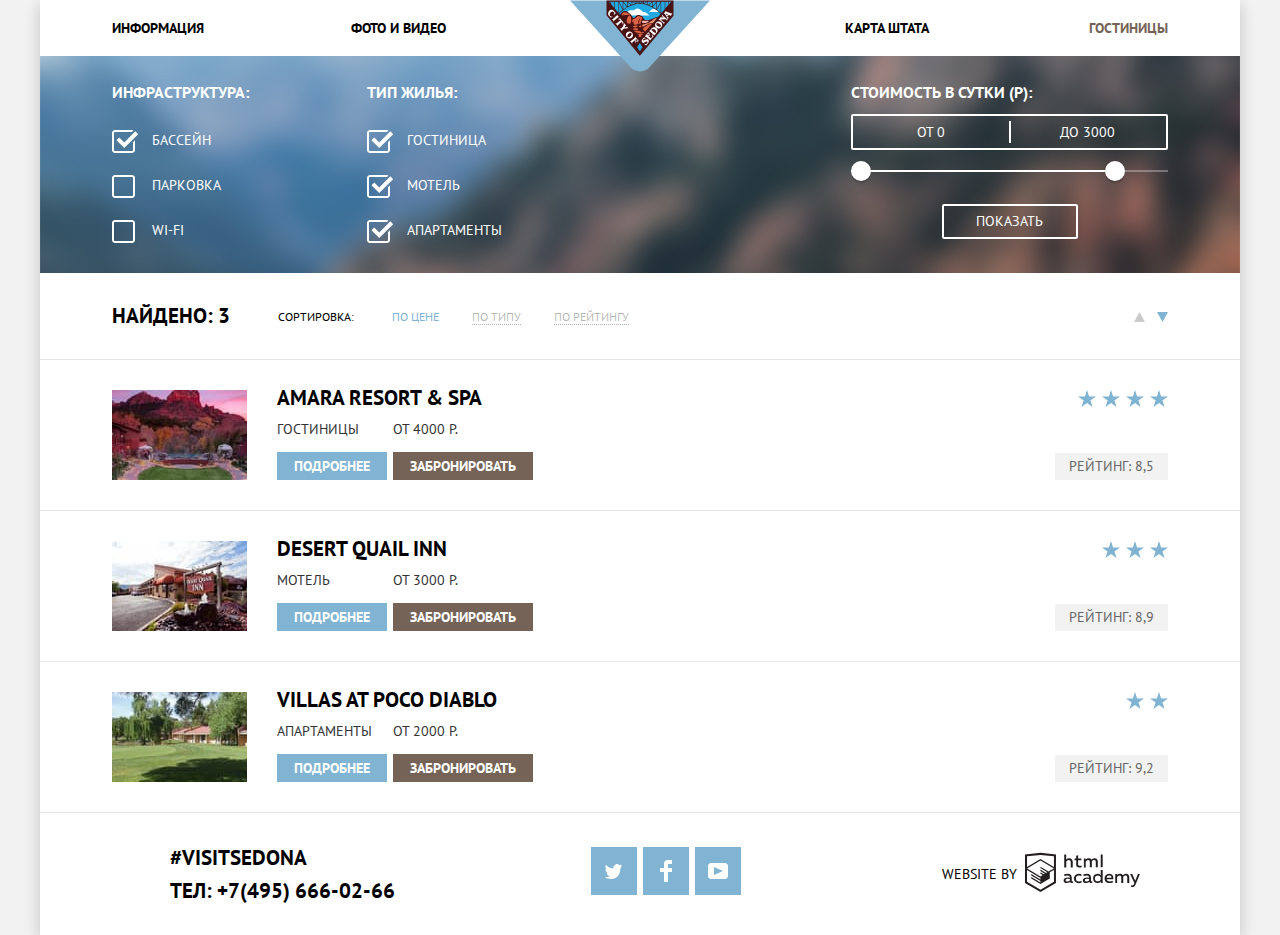
==== commit 5dce2871: "Добавлены правки по базовым критериям" ====
--- a/inner.html
+++ b/inner.html
@@ -73,14 +73,12 @@
                                 <input class="filters-field__number" id="price-to" type="number" max="3000" name="price-to" placeholder="До 3000">
                                 <label class="visually-hidden" for="price-to">До</label>
                             </div>
-                            <div class="filters-field__block filters-field__block-range">
-                                <!-- <input class="filters-field__range" id="price-range" type="range" min="0" max="3000" name="price-range">
-                                <label for="price-range">Интервал цен</label> -->
-                                <div class="scale">
-                                    <div class="bar"></div>
-                                </div>
-                                <div class="range-toggle range-toggle-min"></div>
-                                <div class="range-toggle range-toggle-max"></div>
+                            <div class="filters-field__block filters-field__block-range range">
+                                <div class="range__scale">
+                                    <div class="range__bar"></div>
+                                </div>
+                                <div class="range__toggle range__toggle-min"></div>
+                                <div class="range__toggle range__toggle-max"></div>
                             </div>
                             <button class="button filters__button" type="submit">Показать</button>
                         </fieldset>
--- a/css/style.css
+++ b/css/style.css
@@ -331,6 +331,7 @@
 
 .registration-form__field .field__input {
     width: 346px;
+    height: 38px;
     padding: 4px 10px;
     background-color: #f2f2f2;
     border: 2px solid #f2f2f2;
@@ -339,6 +340,10 @@
     font-weight: 700;
     box-shadow: none;
     outline: none;
+}
+
+.registration-form__field .field__label {
+    margin-right: auto;
 }
 
 .registration-form__field .field__input::placeholder {
@@ -422,18 +427,11 @@
 
 .field--adults {
     width: 226px;
-    justify-content: flex-end;
 }
 
 .field--kids {
     width: 39%;
     margin-left: auto;
-    justify-content: flex-end;
-}
-
-.field--adults .field__label,
-.field--kids .field__label {
-    margin-right: auto;
 }
 
 .registration-form .registration-form__button {
@@ -458,10 +456,9 @@
 .footer {
     display: flex;
     flex-wrap: wrap;
-    justify-content: space-around;
     align-items: center;
     background-color: rgba(256, 256, 256, 0.9);
-    padding: 30px 0;
+    padding: 30px 100px 30px 130px;
 }
 
 .footer.bottom--absolute {
@@ -480,12 +477,14 @@
 }
 
 .footer-contact p {
-    margin-bottom: 8px;
-}
-
-.footer .social-links {
-    display: flex;
-    flex-wrap: wrap;
+    margin-bottom: 4px;
+}
+
+.social-links {
+    display: flex;
+    flex-wrap: wrap;
+    margin-left: auto;
+    margin-right: auto;
 }
 
 .social-links .social-links__link {
@@ -557,7 +556,7 @@
 
 .filters-field {
     margin: 0;
-    margin-right: 120px;
+    margin-right: 118px;
     padding: 0;
     border: none;
 }
@@ -566,10 +565,11 @@
     margin-bottom: 10px;
     font-size: 16px;
     font-weight: 700;
-    line-height: 21px;
+    line-height: 23px;
 }
 
 .filters-field:last-child {
+    width: 317px;
     margin-left: auto;
     margin-right: 0;
 }
@@ -577,7 +577,7 @@
 .filters-field__block {
     position: relative;
     margin-top: 16px;
-    margin-bottom: 23px;
+    margin-bottom: 22px;
 }
 
 .filters-field__block:last-child {
@@ -614,6 +614,14 @@
     background-image: url("../img/checkbox-on.svg");
 }
 
+.filters-field__checkbox:disabled + label::before {
+    background-image: url("../img/checkbox-off-dis.svg");
+}
+
+.filters-field__checkbox:disabled:checked + label::before {
+    background-image: url("../img/checkbox-on-dis.svg");
+}
+
 .filters-field__checkbox {
     display: none;
 }
@@ -629,6 +637,7 @@
 }
 
 .filters-field__number {
+    width: 50%;
     height: 100%;
     color: #fff;
     text-align: center;
@@ -636,6 +645,13 @@
     border: none;
     box-shadow: none;
     outline: none;
+    -moz-appearance: textfield;
+}
+
+.filters-field__number::-webkit-inner-spin-button, 
+.filters-field__number::-webkit-outer-spin-button { 
+    -webkit-appearance: none; 
+    margin: 0; 
 }
 
 .filters-field__block-numbers::after {
@@ -650,21 +666,21 @@
 }
 
 .filters-field__block-range {
-    margin-bottom: 30px;
-}
-
-.filters-field__block-range .scale {
+    margin-bottom: 32px;
+}
+
+.filters-field__block-range .range__scale {
     height: 2px;
     background: rgba(255, 255, 255, 0.3);
 }
 
-.filters-field__block-range .bar {
+.filters-field__block-range .range__bar {
     width: 80%;
     height: 2px;
     background: #fff;
 }
 
-.filters-field__block-range .range-toggle {
+.filters-field__block-range .range__toggle {
     position: absolute;
     top: -9px;
     width: 5px;
@@ -676,27 +692,27 @@
     cursor: pointer;
 }
 
-.filters-field__block-range .range-toggle:hover {
+.filters-field__block-range .range__toggle:hover {
     transform: scale(1.1);
 }
 
-.filters-field__block-range .range-toggle:hover {
+.filters-field__block-range .range__toggle:hover {
     background: #1c4f80;
 }
 
-.filters-field__block-range .range-toggle-min {
+.filters-field__block-range .range__toggle-min {
     left: 0;
 }
 
-.filters-field__block-range .range-toggle-max {
+.filters-field__block-range .range__toggle-max {
     left: 80%;
 }
 
 .filters .filters__button {
     display: block;
-    width: 133px;
+    width: 136px;
     margin: 0 auto;
-    padding: 6px 5px;
+    padding: 5px;
     border-radius: 2px;
     background-color: transparent;
     color: inherit;
@@ -830,7 +846,7 @@
     vertical-align: middle;
 }
 
-.info-hotel .features-hotel__type {
+.info-hotel__features .features-hotel__type {
     display: inline-block;
     width: 110px;
 }
@@ -885,6 +901,7 @@
 
 .item-hotel__rating-stars span {
     display: inline-block;
+    vertical-align: top;
     width: 18px;
     height: 17px;
     margin-left: 2px;
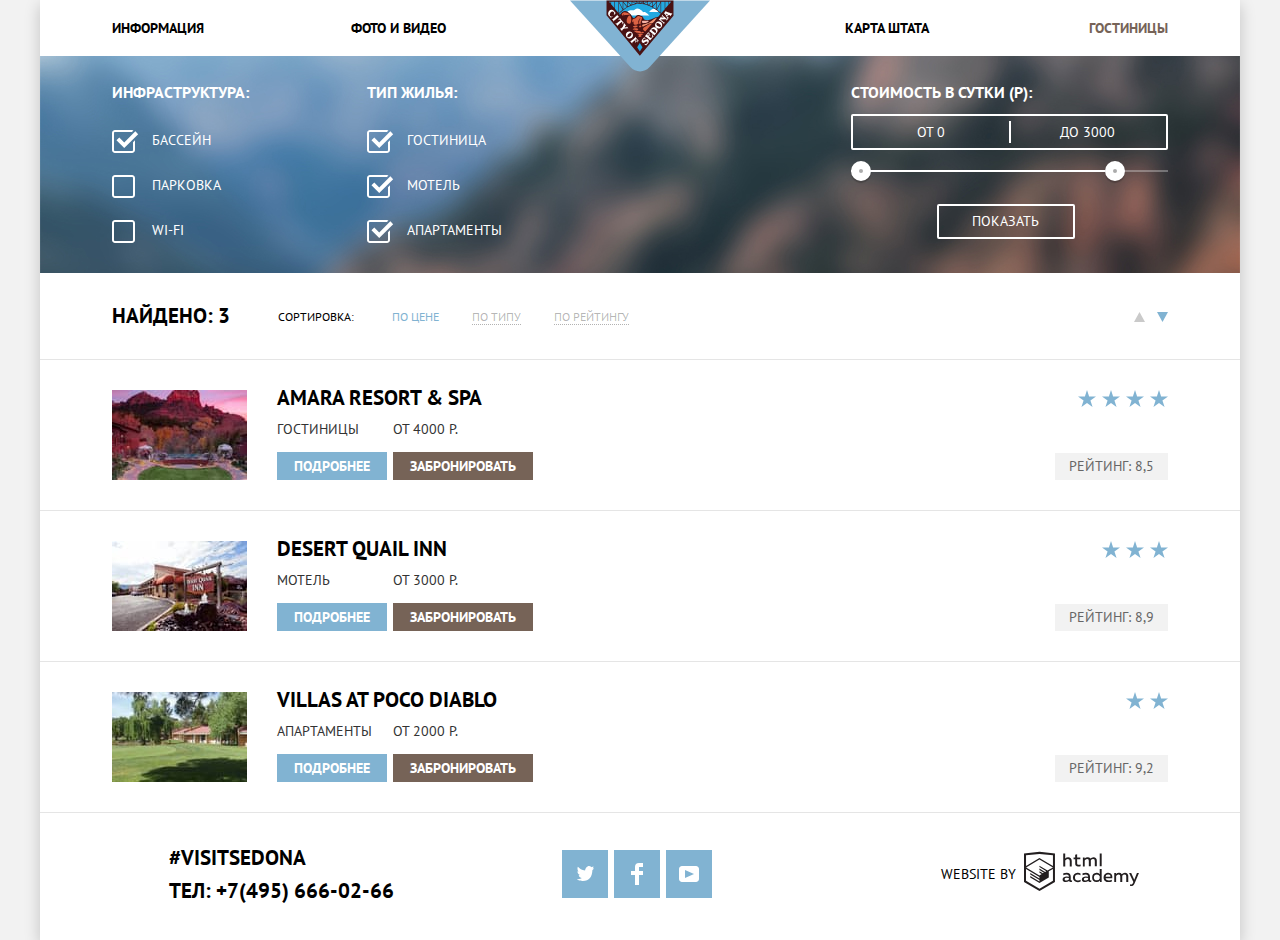
==== commit f70686d4: "Внесены правки после первой проверки" ====
--- a/inner.html
+++ b/inner.html
@@ -5,7 +5,7 @@
         <title>HTML Academy: Седона</title>
         <link href="https://fonts.googleapis.com/css?family=PT+Sans:400,700&display=swap&subset=cyrillic" rel="stylesheet">
 		<link href="css/normalize.css" rel="stylesheet">
-		<link href="css/style.css" rel="stylesheet">
+		<link href="css/style.min.css" rel="stylesheet">
     </head>
 
     <body>
@@ -16,7 +16,7 @@
 						<li><a href="#">Информация</a></li>
 						<li><a href="#">Фото и видео</a></li>
 						<li><a href="#">Карта штата</a></li>
-						<li><a class="current" href="" aria-current="page">Гостиницы</a></li>
+						<li><a class="current" aria-current="page">Гостиницы</a></li>
 					</ul>
 				</nav>
 
@@ -31,37 +31,41 @@
                 <h1 class="visually-hidden">Список гостиниц города Седона</h1>
 
                 <div class="filters">
-                    <form action="#" method="POST"> 
+                    <form action="#" method="GET"> 
                         <fieldset class="filters-field">
                             <legend>Инфраструктура:</legend>
-                            <div class="filters-field__block">
-                                <input class="filters-field__checkbox" id="infra-swimpool" type="checkbox" name="infra-check" value="Бассейн" checked>
-                                <label for="infra-swimpool">Бассейн</label>
-                            </div>
-                            <div class="filters-field__block">
-                                <input class="filters-field__checkbox" id="infra-parking" type="checkbox" name="infra-check" value="Парковка">
-                                <label for="infra-parking">Парковка</label>
-                            </div>
-                            <div class="filters-field__block">
-                                <input class="filters-field__checkbox" id="infra-wifi" type="checkbox" name="infra-check" value="Wi-Fi">
-                                <label for="infra-wifi">Wi-Fi</label>
-                            </div>
+                            <ul class="filters-field__blocks">
+                                <li class="filters-field__block">
+                                    <input class="filters-field__checkbox visually-hidden" id="infra-swimpool" type="checkbox" name="infra-check" value="Бассейн" checked>
+                                    <label for="infra-swimpool">Бассейн</label>
+                                </li>
+                                <li class="filters-field__block">
+                                    <input class="filters-field__checkbox visually-hidden" id="infra-parking" type="checkbox" name="infra-check" value="Парковка">
+                                    <label for="infra-parking">Парковка</label>
+                                </li>
+                                <li class="filters-field__block">
+                                    <input class="filters-field__checkbox visually-hidden" id="infra-wifi" type="checkbox" name="infra-check" value="Wi-Fi">
+                                    <label for="infra-wifi">Wi-Fi</label>
+                                </li>
+                            </ul>
                         </fieldset>
 
                         <fieldset class="filters-field">
                             <legend>Тип жилья:</legend>
-                            <div class="filters-field__block">
-                                <input class="filters-field__checkbox" id="typehousing-hotel" type="checkbox" name="typehousing-check" value="Гостиница" checked>
-                                <label for="typehousing-hotel">Гостиница</label>
-                            </div>
-                            <div class="filters-field__block">
-                                <input class="filters-field__checkbox" id="typehousing-motel" type="checkbox" name="typehousing-check" value="Мотель" checked>
-                                <label for="typehousing-motel">Мотель</label>
-                            </div>
-                            <div class="filters-field__block">
-                                <input class="filters-field__checkbox" id="typehousing-flat" type="checkbox" name="typehousing-check" value="Апартаменты" checked>
-                                <label for="typehousing-flat">Апартаменты</label>
-                            </div>
+                            <ul class="filters-field__blocks">
+                                <li class="filters-field__block">
+                                    <input class="filters-field__checkbox visually-hidden" id="typehousing-hotel" type="checkbox" name="typehousing-check" value="Гостиница" checked>
+                                    <label for="typehousing-hotel">Гостиница</label>
+                                </li>
+                                <li class="filters-field__block">
+                                    <input class="filters-field__checkbox visually-hidden" id="typehousing-motel" type="checkbox" name="typehousing-check" value="Мотель" checked>
+                                    <label for="typehousing-motel">Мотель</label>
+                                </li>
+                                <li class="filters-field__block">
+                                    <input class="filters-field__checkbox visually-hidden" id="typehousing-flat" type="checkbox" name="typehousing-check" value="Апартаменты" checked>
+                                    <label for="typehousing-flat">Апартаменты</label>
+                                </li>
+                            </ul>
                         </fieldset>
 
                         <fieldset class="filters-field">
@@ -77,8 +81,8 @@
                                 <div class="range__scale">
                                     <div class="range__bar"></div>
                                 </div>
-                                <div class="range__toggle range__toggle-min"></div>
-                                <div class="range__toggle range__toggle-max"></div>
+                                <div class="range__toggle range__toggle-min" tabindex="0"></div>
+                                <div class="range__toggle range__toggle-max" tabindex="0"></div>
                             </div>
                             <button class="button filters__button" type="submit">Показать</button>
                         </fieldset>
@@ -110,7 +114,7 @@
                 <ul class="hotel__list">
                     <li class="hotel__item">
                         <article class="item-hotel">
-                            <img class="item-hotel__foto" src="img/hotel_1.jpg" width="135" height="90" alt="Фотография отеля «Amara Resort & Spa»">
+                            <img class="item-hotel__foto" src="img/hotel-amara-rs.jpg" width="135" height="90" alt="Фотография отеля «Amara Resort & Spa»">
                             <div class="item-hotel__info info-hotel">
                                 <a class="info-hotel__name" href="#" target="_blank">Amara Resort & Spa</a>
                                 <div class="info-hotel__features features-hotel">
@@ -123,7 +127,7 @@
                                 </div>
                             </div>
                             <div class="item-hotel__rating">
-                                <div class="item-hotel__rating-stars">
+                                <div class="item-hotel__rating-stars" aria-label="Отель 4 звезды">
                                     <span></span>
                                     <span></span>
                                     <span></span>
@@ -138,7 +142,7 @@
 
                     <li class="hotel__item">
                         <article class="item-hotel">
-                            <img class="item-hotel__foto" src="img/hotel_2.jpg" width="135" height="90" alt="Фотография отеля «Desert Quail Inn»">
+                            <img class="item-hotel__foto" src="img/hotel-desert-quail.jpg" width="135" height="90" alt="Фотография отеля «Desert Quail Inn»">
                             <div class="item-hotel__info info-hotel">
                                 <a class="info-hotel__name" href="#" target="_blank">Desert Quail Inn</a>
                                 <div class="info-hotel__features">
@@ -151,7 +155,7 @@
                                 </div>
                             </div>
                             <div class="item-hotel__rating">
-                                <div class="item-hotel__rating-stars">
+                                <div class="item-hotel__rating-stars" aria-label="Отель 3 звезды">
                                     <span></span>
                                     <span></span>
                                     <span></span>
@@ -165,7 +169,7 @@
 
                     <li class="hotel__item">
                         <article class="item-hotel">
-                            <img class="item-hotel__foto" src="img/hotel_3.jpg" width="135" height="90" alt="Фотография отеля «Villas at Poco Diablo»">
+                            <img class="item-hotel__foto" src="img/hotel-villas.jpg" width="135" height="90" alt="Фотография отеля «Villas at Poco Diablo»">
                             <div class="item-hotel__info info-hotel">
                                 <a class="info-hotel__name" href="#" target="_blank">Villas at Poco Diablo</a>
                                 <div class="info-hotel__features">
@@ -178,7 +182,7 @@
                                 </div>
                             </div>
                             <div class="item-hotel__rating">
-                                <div class="item-hotel__rating-stars">
+                                <div class="item-hotel__rating-stars" aria-label="Отель 2 звезды">
                                     <span></span>
                                     <span></span>
                                 </div>
@@ -191,10 +195,12 @@
                 </ul>
             </main>
 
-            <footer class="footer">
+            <footer class="footer footer--hotels">
                 <div class="footer-contact">
-                    <p>#visitSEDONA</p>
-                    <a href="tel:+74956660266">Тел: +7(495) 666-02-66</a>
+                    <address>
+						<p>#visitSEDONA</p>
+						<a href="tel:+74956660266">Тел: +7(495) 666-02-66</a>
+					</address>
                 </div>
 
                 <div class="social-links">
--- a/css/style.min.css
+++ b/css/style.min.css
@@ -0,0 +1 @@
+@keyframes bounce{0%{transform:translateY(-80px)}to{transform:translateY(0)}}@keyframes shake{0%,to{transform:translateX(0)}10%,30%,50%,70%,90%{transform:translateX(-10px)}20%,40%,60%,80%{transform:translateX(10px)}}html{box-sizing:border-box}*,::after,::before{box-sizing:inherit}body{background-color:#f2f2f2;color:#000;font-family:"PT Sans",Arial,sans-serif;text-transform:uppercase}img{max-width:100%}a{text-decoration:none}.container{position:relative;width:1200px;margin:0 auto;padding:0;background-color:#fff;box-shadow:0 5px 15px rgba(0,1,1,.2)}.hidden{display:none}.visually-hidden{position:absolute;width:1px;height:1px;margin:-1px;border:0;padding:0;clip:rect(0 0 0 0);overflow:hidden}.button{font:inherit;text-decoration:none;border:0;box-shadow:none;text-transform:uppercase}.header{position:relative}.header-nav{display:flex;flex-wrap:wrap;margin:0;padding:0;list-style:none}.header-nav li{width:239px;padding:15px 0}.header-nav li:nth-child(-n+2){text-align:left;padding-left:72px}.header-nav li:nth-last-child(-n+2){text-align:right;padding-right:72px}.header-nav li:nth-child(3){margin-left:auto}.header-nav a{color:inherit;font-size:14px;font-weight:700;line-height:26px}.header-nav a:hover{color:#81b3d2}.header-nav a:active{color:rgba(0,0,0,.3)}.header-nav .current{color:#766357}.header-logo{position:absolute;top:0;left:50%;margin-left:-70px;margin-right:auto;width:140px;height:72px}.header-logo__link{display:block;width:100%;height:100%}.welcome{height:508px;background-color:#c2d5e0;background-image:url(../img/welcome-back.jpg);background-position:bottom;background-repeat:no-repeat;background-size:cover}.welcome img{display:block;width:459px;margin:0 auto;padding-top:75px}.advantages-block{width:490px;margin:0 auto;padding:40px 0 36px;text-align:center}.advantages-block .advantages-block__title{margin-bottom:27px;font-family:inherit;font-size:21px;font-weight:700;line-height:26px}.advantages-block .advantages-block__text{color:#333;font-size:14px;font-weight:400;line-height:26px}.advantages-list{display:flex;flex-wrap:wrap;list-style:none;margin:0;padding:0}.advantages-item{display:flex;flex-wrap:wrap;background-color:#eee;color:#333}.advantages-item:first-child{order:-2}.advantages-item:last-child{order:-1}.advantages-item .advantages-item__block{width:400px;min-height:256px;padding:25px 60px 40px;text-align:center}.advantages-item__block .info__title{width:151px;margin:21px auto;color:#000;font-size:21px;font-weight:700;line-height:22px}.advantages-item__block .info__number{margin-bottom:20px}.advantages-item__block .info__number,.advantages-item__block .info__text{font-size:14px;font-weight:400;line-height:23px}.advantages-item--blue{background-color:#81b3d2;color:#fff}.advantages-item--blue .advantages-item__block{padding:25px 45px}.advantages-item--blue .info__title{color:#fff}.advantages-also{display:flex;flex-wrap:wrap;list-style:none;margin:0;padding:0}.advantages-also .advantages-item__block{padding-top:65px;padding-bottom:65px;background-color:#fff}.advantages-also .info-icon::before{display:block;margin:auto;width:76px;height:76px}.advantages-also .info-icon--home::before{content:url(../img/icon-home.svg)}.advantages-also .info-icon--food::before{content:url(../img/icon-food.svg)}.advantages-also .info-icon--surprise::before{content:url(../img/icon-surprise.svg)}.registration__block{position:relative;width:568px;margin:0 auto;padding-top:20px;text-align:center}.registration__block h3{margin-bottom:25px;font-size:30px;font-weight:700;line-height:36px}.registration__block .registration__block-desc{margin-bottom:45px;color:#333;font-size:14px;font-weight:400;line-height:25px}.registration__block .toggle-form-search{position:relative;width:100%;padding:30px 10px;background-color:#766357;color:#fff;font-size:21px;font-weight:700;line-height:26px;z-index:4}.registration .toggle-form-search:hover{background-color:#604e43}.registration .toggle-form-search:active{background-color:#503e33;color:rgba(255,255,255,.3)}.registration .registration-form{position:absolute;display:none;flex-wrap:wrap;width:568px;padding:55px;background-color:#fff;box-shadow:0 7px 15px rgba(0,1,1,.15);z-index:3}.registration .registration-form--show{display:flex;animation:bounce .6s}.registration .registration-form--error{animation:shake .6s}.registration-form__field{position:relative;display:flex;flex-wrap:wrap;justify-content:space-between;align-items:center;width:100%;margin:0 0 30px}.registration-form__field .field__input,.registration-form__field .field__label{font-size:14px;font-weight:700;line-height:26px;vertical-align:middle}.registration-form__field .field__input{width:346px;height:38px;padding:4px 10px;background-color:#f2f2f2;border:2px solid #f2f2f2;color:#000;text-transform:uppercase;box-shadow:none;outline:0}.registration-form__field .field__label{margin-right:auto;letter-spacing:.2px}.registration-form__field .field__input::placeholder{color:inherit;text-transform:uppercase;font-size:14px;font-weight:700;line-height:26px}.registration-form__field .field__input:hover{background-color:#ebebeb;border-color:#ebebeb}.registration-form__field .field__input:focus{border-color:#e5e5e5;background-color:#fff}.registration-form__field .field__input[name*=date]{padding-right:35px}.registration-form__field .field__button-open{cursor:pointer;position:absolute;top:7px;right:3px;display:block;font-size:0;background-color:transparent}.registration .registration__map{position:relative}.registration .registration__map-frame{position:absolute;left:0;top:0;border:0;z-index:2}.registration .registration__map-image{position:relative;z-index:1}.field__button-open svg{vertical-align:middle}.field__button-open:hover svg{fill:#000}.field__button-open:active svg,.footer-creator__logo:hover svg{fill:#81b3d2}.registration-form__field .field__button,.registration-form__field .field__input[name*=count]{width:38px;height:38px;text-align:center;cursor:pointer}.registration-form__field .field__button{background-color:#f2f2f2}.registration-form__field .field__button::before{font-weight:700;font-size:23px;vertical-align:middle;color:#a9a9a9}.registration-form__field .field__button:hover::before{color:#000}.registration-form__field .field__button:active::before{color:#81b3d2}.registration-form__field .field__button-plus::before{content:"\002B"}.registration-form__field .field__button-minus::before{content:"\2212"}.field--adults{width:226px}.field--kids{width:39%;margin-left:auto}.registration-form .registration-form__button{width:458px;margin-top:23px;padding:17px 10px;color:#fff;font-size:21px;font-weight:700;background-color:#81b3d2}.registration-form .registration-form__button:hover{background-color:#669ec0}.registration-form .registration-form__button:active{background-color:#5496bd;color:rgba(255,255,255,.3)}.footer{display:flex;flex-wrap:wrap;align-items:center;background-color:rgba(255,255,255,.9);padding:30px 0}.footer.bottom--absolute{position:absolute;bottom:0;width:100%;z-index:10}.footer-contact,.footer-creator,.social-links{width:400px;text-align:center}.footer-contact{padding-left:72px}.footer--hotels .footer-contact{padding-left:82px}.footer-contact address{display:inline-block;vertical-align:top;text-align:left;font-style:normal}.footer-contact a,.footer-contact p{text-align:left;margin:0;color:inherit;font-size:21px;font-weight:700;line-height:29px}.footer-contact a{line-height:38px}.social-links,.social-links .social-links__link{display:flex;flex-wrap:wrap;justify-content:center}.social-links{margin-left:auto;margin-right:auto}.social-links .social-links__link{align-items:center;width:46px;height:48px;margin:0 6px 6px 0;color:#fff;background-color:#81b3d2}.social-links .social-links__link:hover{background-color:#669ec0}.social-links .social-links__link:active{background-color:#5496bd;color:rgba(255,255,255,.3)}.social-links .social-links__link:active svg{fill:rgba(255,255,255,.3)}.footer-creator{margin-bottom:6px}.footer-creator p,.footer-creator__logo{display:inline-block;vertical-align:middle}.footer-creator p{margin:0 4px 0 0;font-size:14px;font-weight:400;line-height:26px}.footer-creator__logo{color:inherit}.footer-creator__logo:active svg{fill:rgba(0,0,0,.3)}.filters{background-color:#766357;background-image:url(../img/hotel-filter.jpg);background-position:center;background-repeat:no-repeat;background-size:cover}.filters form{display:flex;flex-wrap:wrap;padding:25px 72px 30px;color:#fff}.filters-field{margin:0 118px 0 0;padding:0;border:0}.filters-field legend{margin-bottom:10px;font-size:16px;font-weight:700;line-height:23px}.filters-field:last-child{width:325px;margin-left:auto;margin-right:0}.filters-field:last-child legend{margin-left:8px}.filters-field__block{position:relative;margin-top:16px;margin-bottom:22px}.filters-field__blocks{list-style:none;margin:0;padding:0}.filters-field__block:last-child{margin-bottom:0}.filters-field input,.filters-field label{font-size:14px;font-weight:400;line-height:21px}.filters-field__checkbox+label{cursor:pointer}.filters-field__checkbox+label:hover,.filters-field__checkbox:focus+label{opacity:.8}.filters-field__checkbox:focus+label{outline:auto}.filters-field__checkbox+label::before{content:url(../img/checkbox-off.svg);display:inline-block;vertical-align:middle;margin-right:13px;width:27px;height:23px}.filters-field__checkbox:checked+label::before{content:url(../img/checkbox-on.svg)}.filters-field__checkbox:disabled+label,.filters-field__checkbox:disabled:checked+label{opacity:.25}.filters-field__block-numbers{font-size:0;position:relative;height:36px;margin-bottom:20px;margin-top:0;margin-left:8px;border:2px solid #fff;border-radius:2px}.filters-field__number{width:50%;height:100%;color:#fff;text-align:center;text-transform:uppercase;background-color:transparent;border:0;box-shadow:none;outline:0;-moz-appearance:textfield}.filters-field__number::-webkit-inner-spin-button,.filters-field__number::-webkit-outer-spin-button{-webkit-appearance:none;margin:0}.filters-field__number::placeholder{color:#fff;text-align:center;font-size:14px;text-transform:uppercase}.filters-field__number::-webkit-input-placeholder{color:#fff;text-align:center;font-size:14px;text-transform:uppercase}.filters-field__number::-moz-placeholder{opacity:1}.filters-field__number:-ms-input-placeholder,.filters-field__number::-ms-input-placeholder{color:#fff;text-align:center;font-size:14px;text-transform:uppercase}.filters-field__block-numbers::after{content:"";position:absolute;top:50%;left:50%;width:2px;height:22px;background-color:#fff;transform:translate(-50%,-50%)}.filters-field__block-range{margin-bottom:32px;margin-left:8px}.filters-field__block-range .range__scale{height:2px;background-color:rgba(255,255,255,.3)}.filters-field__block-range .range__bar{width:80%;height:2px;background-color:#fff}.filters-field__block-range .range__toggle{position:absolute;top:-9px;width:4px;height:4px;background-color:#ababab;border:8px solid #fff;border-radius:50%;box-shadow:0 2px 1px 0 rgba(0,1,1,.2);box-sizing:content-box;cursor:pointer}.filters-field__block-range .range__toggle:focus,.filters-field__block-range .range__toggle:hover{transform:scale(1.1)}.filters-field__block-range .range__toggle-min{left:0}.filters-field__block-range .range__toggle-max{left:80%}.filters .filters__button{display:block;width:138px;margin:0 auto;padding:5px;border-radius:2px;background-color:transparent;color:inherit;font-size:14px;font-weight:400;line-height:21px;border:2px solid #fff}.filters .filters__button:active,.filters .filters__button:focus,.filters .filters__button:hover{background-color:#fff;color:#000}.sorting{display:flex;flex-wrap:wrap;align-items:center;border-bottom:1px solid #e5e5e5;padding:9px 72px}.sorting__block{font-size:12px;font-weight:400;line-height:17px}.sorting .sorting__result{margin-right:48px;font-size:21px;font-weight:700;line-height:26px}.sorting .sorting__text{margin-right:35px}.sorting__block .sorting__link{margin-right:30px;border-bottom:1px dotted rgba(0,0,0,.3);color:rgba(0,0,0,.3)}.sorting__block .sorting__link--current{color:#81b3d2;border-bottom:none}.sorting__block .sorting__link:hover{border-bottom-color:#81b3d2;color:#81b3d2}.sorting__block .sorting__link:active{color:#000;border-bottom:none}.sorting__type{margin-left:auto}.sorting__type-link{margin-left:8px}.sorting__type-link.current svg{fill:#81b3d2}.sorting__type-link:hover svg{fill:#231f20}.sorting__type-link:active svg{fill:#81b3d2}.hotel__list{list-style:none;margin:0;padding:0}.hotel__item{padding:30px 72px;border-bottom:1px solid #e5e5e5}.item-hotel{display:flex;flex-wrap:wrap}.item-hotel__info,.item-hotel__rating{display:flex;flex-wrap:wrap;flex-direction:column;justify-content:space-between}.item-hotel__info{max-width:750px;margin:0 30px}.item-hotel .info-hotel__name{color:inherit;font-size:21px;font-weight:700;line-height:16px}.item-hotel .info-hotel__name:hover{color:#81b3d2}.item-hotel .info-hotel__name:active{color:rgba(0,0,0,.3)}.item-hotel .info-hotel__features{margin:5px 0;color:#333;font-size:14px;font-weight:400;line-height:21px}.info-hotel__features span{display:inline-block;vertical-align:middle;width:110px;margin-right:2px}.info-hotel__links .button{padding:5px 17px;margin-right:2px}.info-hotel .info-hotel__links-detail,.info-hotel .info-hotel__links-reserve{color:#fff;font-size:14px;font-weight:700;line-height:28px;background-color:#81b3d2}.info-hotel .info-hotel__links-detail:hover{background-color:#669ec0}.info-hotel .info-hotel__links-detail:active{background-color:#5496bd;color:rgba(255,255,255,.3)}.info-hotel .info-hotel__links-reserve{line-height:21px;background-color:#766357}.info-hotel .info-hotel__links-reserve:hover{background-color:#604e43}.info-hotel .info-hotel__links-reserve:active{background-color:#503e33;color:rgba(255,255,255,.3)}.item-hotel__rating{align-items:flex-end;margin-left:auto}.item-hotel__rating-stars span{display:inline-block;vertical-align:top;width:18px;height:17px;margin-left:2px;background-image:url(../img/star.svg);background-repeat:no-repeat;background-size:auto;background-position:right}.item-hotel__rating .item-hotel__rating-count{margin:0;padding:3px 14px;color:#666;font-size:14px;font-weight:400;line-height:21px;background-color:#f2f2f2}